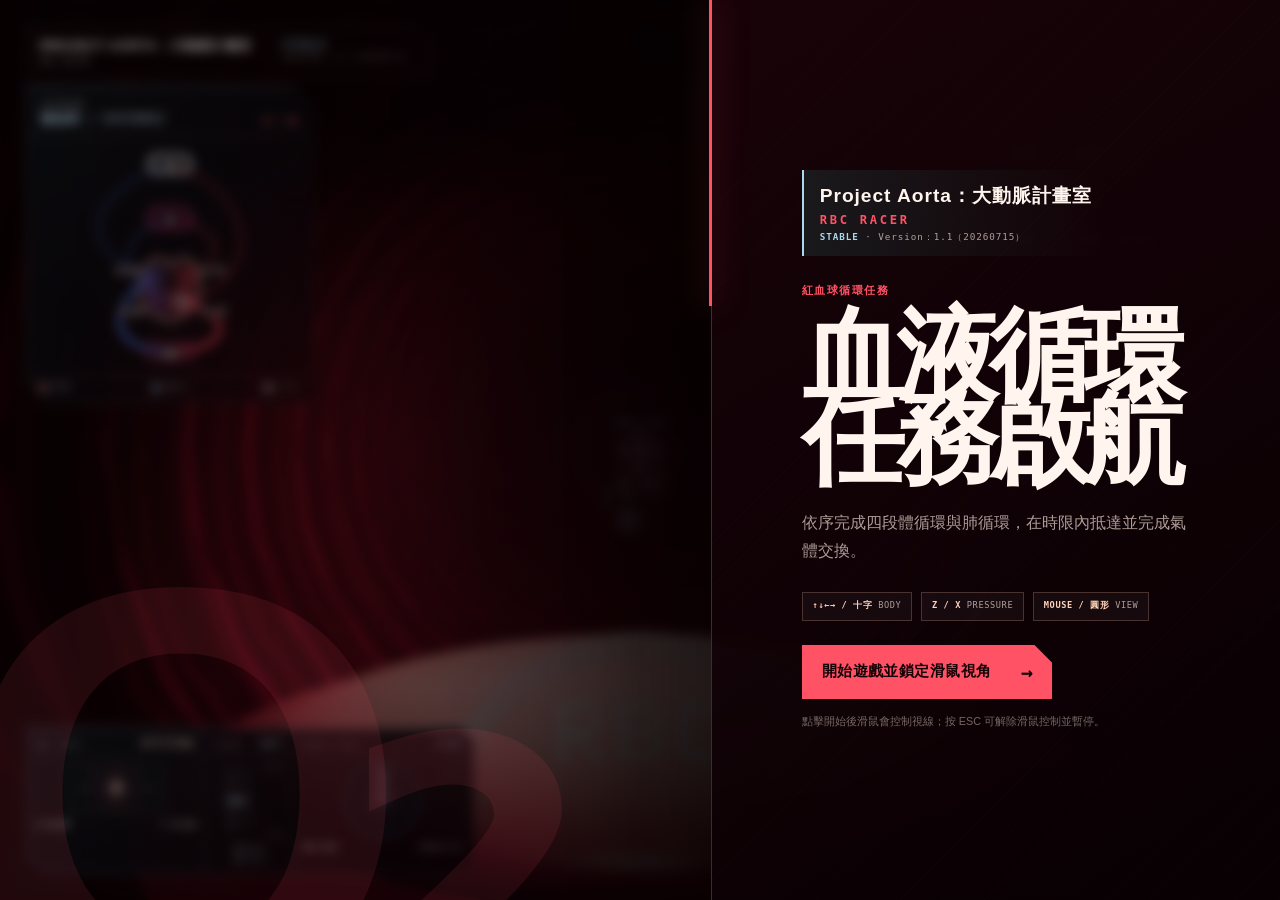
==== rbcrr/index.html @ cac4a578 "feat: add rbcrr launch path" ====
<!doctype html>
<html lang="zh-Hant">
  <head>
    <meta charset="utf-8">
    <meta name="viewport" content="width=device-width, initial-scale=1">
    <link rel="icon" href="data:image/svg+xml,%3Csvg xmlns='http://www.w3.org/2000/svg' viewBox='0 0 1 1'%3E%3C/svg%3E">
    <meta
      name="description"
      content="Project Aorta：大動脈計畫室，RBC RACER 血液循環教育遊戲正式穩定版"
    >
    <title>Project Aorta：大動脈計畫室 | RBC RACER</title>
    <link rel="stylesheet" href="./css/main.css?v=stable-v1.1-20260715-r2">
    <link rel="stylesheet" href="./css/hud.css?v=stable-v1.1-20260715-r2">
    <link rel="stylesheet" href="./css/menu.css?v=stable-v1.1-20260715-r2">
    <link rel="stylesheet" href="./css/cutscene.css?v=stable-v1.1-20260715-r2">
  </head>
  <body>
    <main
      id="game-root"
      class="game-root"
      data-game-state="BOOT"
      data-release-status="STABLE"
      data-release-version="1.1"
      data-release-date="20260715"
      data-intoxicated="false"
      data-malaria-visual-active="false"
    >
      <canvas
        id="game-canvas"
        aria-label="Project Aorta：大動脈計畫室，RBC RACER 第一關體循環的腹部及下肢血管"
        tabindex="0"
      ></canvas>
      <div class="screen-vignette" aria-hidden="true"></div>
      <div class="screen-grain" aria-hidden="true"></div>
      <div class="malaria-steam" aria-hidden="true">
        <i></i><i></i><i></i>
      </div>

      <section id="game-hud" class="game-hud" aria-label="遊戲狀態">
        <header class="hud-brand">
          <span class="hud-brand__identity">
            <strong data-product-name>Project Aorta：大動脈計畫室</strong>
            <small data-product-subtitle>RBC RACER</small>
          </span>
          <span class="hud-brand__release">
            <b data-product-status>STABLE</b>
            <small data-display-version>Version：1.1（20260715）</small>
          </span>
        </header>

        <section class="circulation-card" aria-labelledby="circulation-title">
          <header class="circulation-card__header">
            <div>
              <span>血液循環圖</span>
              <strong id="circulation-title">體循環</strong>
            </div>
            <b id="circulation-route-code">第 1 關</b>
          </header>
          <div id="circulation-map" class="circulation-map"></div>
          <footer class="circulation-card__legend" aria-label="循環圖圖例">
            <span><i data-tone="arterial"></i> 充氧血</span>
            <span><i data-tone="venous"></i> 減氧血</span>
            <span><i data-tone="player"></i> 紅血球</span>
          </footer>
        </section>

        <section class="vital-stack" aria-label="生命徵象">
          <article class="vital-card vital-card--hp">
            <div class="vital-card__heading">
              <span>Cell integrity</span>
              <strong>HP</strong>
            </div>
            <output id="hp-value">100 / 200</output>
            <div id="hp-meter" class="vital-meter" style="--meter-fill: 0.5">
              <span></span>
            </div>
          </article>

          <article class="vital-card vital-card--bp">
            <div class="vital-card__heading">
              <span>Blood pressure</span>
              <strong>BP</strong>
            </div>
            <output id="bp-value">100 mmHg</output>
            <div
              id="bp-meter"
              class="vital-meter vital-meter--bp"
              data-range="SAFE"
              style="--meter-fill: 0.3846"
            >
              <span></span>
            </div>
            <small>SAFE BAND 80–130</small>
          </article>
        </section>

        <section class="mission-strip" aria-label="目前關卡資訊">
          <div class="mission-strip__location">
            <span>Location</span>
            <strong id="location-value">左心室</strong>
          </div>
          <div>
            <span>Level</span>
            <strong id="level-value">1 / 4</strong>
          </div>
          <div>
            <span>Score</span>
            <strong id="score-value">0</strong>
          </div>
          <div>
            <span>Distance</span>
            <strong id="distance-value">0.0 / 3000.0</strong>
          </div>
          <div>
            <span>Velocity</span>
            <strong id="speed-value">10 u/s</strong>
          </div>
        </section>

        <aside
          id="status-panel"
          class="status-panel"
          data-active="false"
          aria-labelledby="status-panel-title"
        >
          <header>
            <span>生理狀態監測</span>
            <strong id="status-panel-title">目前狀態</strong>
          </header>
          <p id="status-empty">目前無異常狀態</p>
          <div id="status-list" class="status-list" data-count="0"></div>
          <section class="status-toolkit" aria-labelledby="toolkit-title">
            <div class="status-toolkit__brand">
              <span>KOSMOS TOOLKIT</span>
              <strong id="toolkit-title">探真拓知酷</strong>
            </div>
            <div class="status-toolkit__controls">
              <div><kbd>↑ ↓ ← →</kbd><span>紅血球橫向閃避</span></div>
              <div><kbd>Z / X</kbd><span>提高／降低血壓</span></div>
              <div><kbd>O / C</kbd><span>氣體交換 QTE</span></div>
              <div><kbd>MOUSE</kbd><span>環視血管，不控制車身</span></div>
              <div><kbd>ESC</kbd><span>解除滑鼠鎖定並暫停</span></div>
            </div>
          </section>
        </aside>

        <aside class="clock-card" data-active="false" aria-label="絕對計時器">
          <span class="clock-card__signal" aria-hidden="true"></span>
          <div>
            <span>任務計時</span>
            <strong id="timer-value">--.- s</strong>
          </div>
          <small id="timer-caption">點擊開始計時</small>
        </aside>

        <section
          id="flight-instruments"
          class="flight-instruments"
          aria-label="紅血球姿態、高度與滑鼠視覺方向儀表"
        >
          <article class="instrument instrument--attitude">
            <header><span>KEY / BODY</span><strong>ATTITUDE</strong></header>
            <div class="attitude-display" aria-hidden="true">
              <i class="attitude-display__axis"></i>
              <b id="attitude-marker" class="attitude-display__marker"></b>
            </div>
            <footer>
              <output id="attitude-x">X +0.00</output>
              <output id="attitude-y">Y +0.00</output>
            </footer>
          </article>

          <article class="instrument instrument--altitude">
            <header><span>VESSEL</span><strong>ALT</strong></header>
            <div class="altitude-tape" aria-hidden="true">
              <span id="altitude-maximum">13.0</span>
              <i><b id="altitude-marker"></b></i>
              <span id="altitude-minimum">0.0</span>
            </div>
            <output id="altitude-value">6.5 u</output>
            <small id="vessel-diameter">DIA 13.0</small>
          </article>

          <article class="instrument instrument--view">
            <header><span>MOUSE / LOOK</span><strong>VIEW</strong></header>
            <div class="view-direction" aria-hidden="true">
              <span>N</span>
              <i id="view-direction-needle"></i>
              <b></b>
            </div>
            <footer>
              <output id="view-heading">HDG 000°</output>
              <output id="view-pitch">PITCH +0°</output>
            </footer>
          </article>
        </section>

        <div id="body-reticle" class="reticle reticle--body" aria-hidden="true">
          <i></i>
          <span>KEY / BODY</span>
        </div>
        <div id="view-reticle" class="reticle reticle--view" aria-hidden="true">
          <i></i>
          <span>MOUSE / VIEW</span>
        </div>

        <section
          id="qte-panel"
          class="qte-panel"
          data-phase="IDLE"
          data-outcome=""
          aria-labelledby="qte-title"
          role="status"
          aria-live="polite"
          hidden
        >
          <header class="qte-panel__header">
            <div>
              <span>Gas exchange protocol</span>
              <strong id="qte-title">氣體交換</strong>
            </div>
            <b id="qte-attempt">第 -- 次</b>
          </header>
          <p id="qte-instruction" class="qte-panel__instruction">
            倒數結束前分別按滿 O 與 C，不必交替。
          </p>
          <div class="qte-panel__actions">
            <article id="qte-oxygen-card" data-complete="false">
              <kbd>O</kbd>
              <div><span>OXYGEN / 氧氣</span><output id="qte-oxygen-count">0 / --</output></div>
            </article>
            <article id="qte-carbon-card" data-complete="false">
              <kbd>C</kbd>
              <div><span>CARBON DIOXIDE / 二氧化碳</span><output id="qte-carbon-count">0 / --</output></div>
            </article>
          </div>
          <div class="qte-panel__deadline">
            <span id="qte-timer">--.-- s</span>
            <i><b id="qte-progress"></b></i>
          </div>
          <div id="qte-result" class="qte-panel__result" hidden>
            <strong id="qte-result-title">交換完成</strong>
            <span id="qte-result-copy">血液已完成氣體交換。</span>
          </div>
        </section>

        <section
          id="central-message"
          class="central-message"
          data-tone="INFO"
          role="status"
          aria-live="polite"
          hidden
        >
          <p id="central-message-kicker">循環導航</p>
          <strong id="central-message-title">循環圖已同步</strong>
          <p id="central-message-copy">循環圖已與紅血球位置同步。</p>
        </section>

        <footer class="control-ribbon" aria-label="操作說明">
          <span><kbd>↑ ↓ ← →</kbd> 局部截面</span>
          <span><kbd>Z</kbd> BP +</span>
          <span><kbd>X</kbd> BP −</span>
          <span><kbd>O / C</kbd> QTE</span>
          <span><kbd>MOUSE</kbd> 只調整視角</span>
          <span><kbd>ESC</kbd> 暫停</span>
        </footer>
      </section>

      <section
        id="cutscene-layer"
        class="cutscene-layer"
        aria-live="polite"
        aria-label="劇情動畫"
        hidden
      ></section>

      <section
        id="game-overlay"
        class="game-overlay"
        data-mode="READY"
        aria-labelledby="overlay-title"
      >
        <div id="overlay-index" class="overlay-index" aria-hidden="true">O₂</div>
        <div class="overlay-panel">
          <div class="overlay-product" aria-label="正式產品資訊">
            <span data-product-name>Project Aorta：大動脈計畫室</span>
            <strong data-product-subtitle>RBC RACER</strong>
            <small><b data-product-status>STABLE</b> · <span data-display-version>Version：1.1（20260715）</span></small>
          </div>
          <p id="overlay-kicker" class="overlay-kicker">
            紅血球循環任務
          </p>
          <h1 id="overlay-title">血液循環任務啟航</h1>
          <p id="overlay-copy" class="overlay-copy">
            四關將依序完成體循環與肺循環；請在時限內抵達，並完成組織或肺部的氣體交換。
          </p>
          <div class="overlay-controls" aria-label="核心操作">
            <span><b>↑↓←→ / 十字</b> BODY</span>
            <span><b>Z / X</b> PRESSURE</span>
            <span><b>MOUSE / 圓形</b> VIEW</span>
          </div>
          <div id="overlay-actions" class="overlay-actions">
            <button id="overlay-action" type="button">
              開始遊戲並鎖定滑鼠視角
            </button>
            <button
              id="overlay-restart-action"
              class="overlay-action-secondary"
              type="button"
              hidden
            >
              從第一關重新開始
            </button>
            <button
              id="overlay-menu-action"
              class="overlay-action-secondary"
              type="button"
              hidden
            >
              回到主選單
            </button>
          </div>
          <p class="overlay-note">
            點擊開始後滑鼠會控制視線；按 ESC 可解除滑鼠控制並暫停。
          </p>
        </div>
      </section>

      <noscript class="noscript-message">
        Project Aorta：大動脈計畫室需要啟用 JavaScript ES Modules。
      </noscript>
    </main>

    <script src="./js/entryGuard.js?v=stable-v1.1-20260715-r2"></script>
    <script type="module" src="./js/main.js?v=stable-v1.1-20260715-r2"></script>
  </body>
</html>
---- rbcrr/css/main.css ----
:root {
  color-scheme: dark;
  --blood-black: #090104;
  --blood-deep: #1b0308;
  --blood-red: #d7243f;
  --blood-hot: #ff5265;
  --plasma: #ffd3bb;
  --oxygen: #a9d9ef;
  --bp-low: #7fb8e4;
  --bp-high: #ff9a4d;
  --vitamin-c: #ffd34e;
  --button-ink: #140105;
  --ink: #fff5ee;
  --ink-soft: rgba(255, 236, 226, 0.66);
  --glass: rgba(16, 2, 7, 0.76);
  --glass-strong: rgba(11, 1, 4, 0.91);
  --line: rgba(255, 190, 174, 0.22);
  --line-hot: rgba(255, 82, 101, 0.62);
  --hud-font: "Bahnschrift SemiCondensed", "Franklin Gothic Medium", "Trebuchet MS", sans-serif;
  --mono-font: "Cascadia Code", "Lucida Console", monospace;
  --panel-cut: 1.15rem;
}

* {
  box-sizing: border-box;
}

html,
body {
  width: 100%;
  min-width: 20rem;
  min-height: 100%;
  margin: 0;
  overflow: hidden;
  background: var(--blood-black);
}

body {
  color: var(--ink);
  font-family: var(--hud-font);
}

button,
output {
  font: inherit;
}

[hidden] {
  display: none !important;
}

.game-root {
  position: fixed;
  inset: 0;
  isolation: isolate;
  overflow: hidden;
  background:
    radial-gradient(circle at 50% 48%, rgba(90, 12, 25, 1) 0, transparent 34%),
    var(--blood-black);
}

#game-canvas {
  position: absolute;
  inset: 0;
  display: block;
  width: 100%;
  height: 100%;
  outline: none;
}

.game-root[data-intoxicated="true"] #game-canvas {
  transform-origin: center;
  animation: intoxication-distortion 1.2s ease-in-out infinite alternate;
  filter: saturate(1.24) contrast(1.08) hue-rotate(-4deg);
  will-change: filter, transform;
}

.screen-vignette,
.screen-grain {
  position: absolute;
  z-index: 2;
  inset: 0;
  pointer-events: none;
}

.screen-vignette {
  background:
    radial-gradient(circle, transparent 42%, rgba(6, 0, 2, 0.55) 87%),
    linear-gradient(180deg, rgba(9, 1, 4, 0.28), transparent 25% 76%, rgba(9, 1, 4, 0.52));
}

.screen-grain {
  opacity: 0.2;
  background-image:
    repeating-linear-gradient(0deg, transparent 0 3px, rgba(255, 255, 255, 0.025) 4px),
    repeating-linear-gradient(90deg, transparent 0 17px, rgba(255, 108, 120, 0.018) 18px);
  mix-blend-mode: screen;
}

.game-root[data-intoxicated="true"] .screen-grain {
  opacity: 0.42;
  animation: intoxication-echo 780ms steps(2, end) infinite;
  background-image:
    radial-gradient(circle at 48% 52%, transparent 0 26%, rgba(74, 210, 255, 0.08) 54%, transparent 72%),
    radial-gradient(circle at 52% 48%, transparent 0 30%, rgba(255, 82, 101, 0.1) 58%, transparent 76%),
    repeating-linear-gradient(0deg, transparent 0 3px, rgba(255, 255, 255, 0.035) 4px);
}

.malaria-steam {
  position: absolute;
  z-index: 8;
  inset: 0;
  overflow: hidden;
  opacity: 0;
  background:
    radial-gradient(ellipse at 18% 28%, rgba(255, 249, 235, 0.34), transparent 34%),
    radial-gradient(ellipse at 78% 64%, rgba(230, 239, 224, 0.3), transparent 38%),
    repeating-radial-gradient(circle at 54% 46%, rgba(255, 255, 255, 0.09) 0 0.4rem, transparent 0.55rem 2.8rem);
  backdrop-filter: blur(var(--malaria-steam-blur, 8px)) saturate(0.62) contrast(0.88);
  transition: opacity 180ms ease-out;
  pointer-events: none;
}

.malaria-steam i {
  position: absolute;
  width: 46vw;
  aspect-ratio: 1.8;
  border-radius: 50%;
  opacity: 0.46;
  background: radial-gradient(ellipse, rgba(255, 255, 247, 0.72), rgba(229, 237, 220, 0.18) 48%, transparent 72%);
  filter: blur(1.8rem);
  animation: malaria-steam-drift var(--malaria-steam-drift, 6s) ease-in-out infinite alternate;
}

.malaria-steam i:nth-child(1) {
  top: 8%;
  left: -12%;
}

.malaria-steam i:nth-child(2) {
  top: 42%;
  right: -10%;
  animation-delay: -2s;
  animation-direction: alternate-reverse;
}

.malaria-steam i:nth-child(3) {
  bottom: -8%;
  left: 22%;
  animation-delay: -4s;
}

.game-root[data-malaria-visual-active="true"] .malaria-steam {
  opacity: var(--malaria-steam-opacity, 0.72);
}

@keyframes intoxication-distortion {
  0% {
    transform: scale(1.012) translateX(-0.22rem) skewX(-0.16deg);
  }

  50% {
    filter: saturate(1.34) contrast(1.04) hue-rotate(5deg);
  }

  100% {
    transform: scale(1.018) translateX(0.28rem) skewX(0.2deg);
  }
}

@keyframes intoxication-echo {
  0% {
    transform: translateX(-0.18rem);
  }

  100% {
    transform: translateX(0.18rem);
  }
}

@keyframes malaria-steam-drift {
  0% {
    transform: translate3d(-8%, 8%, 0) scale(0.86);
  }

  50% {
    transform: translate3d(18%, -12%, 0) scale(1.18);
  }

  100% {
    transform: translate3d(42%, 6%, 0) scale(0.94);
  }
}

.noscript-message {
  position: absolute;
  z-index: 20;
  inset: 2rem;
  display: grid;
  place-items: center;
  padding: 2rem;
  color: var(--ink);
  background: var(--blood-deep);
  text-align: center;
}

@media (max-width: 48rem) {
  :root {
    --panel-cut: 0.75rem;
  }
}

@media (prefers-reduced-motion: reduce) {
  *,
  *::before,
  *::after {
    animation-duration: 0.01ms !important;
    animation-iteration-count: 1 !important;
    scroll-behavior: auto !important;
    transition-duration: 0.01ms !important;
  }
}
---- rbcrr/css/hud.css ----
.game-hud {
  position: absolute;
  z-index: 4;
  inset: 0;
  pointer-events: none;
  animation: hud-enter 720ms cubic-bezier(0.2, 0.8, 0.2, 1) both;
}

.hud-brand,
.circulation-card,
.vital-stack,
.mission-strip,
.status-panel,
.clock-card,
.system-card,
.flight-instruments,
.qte-panel,
.central-message,
.control-ribbon {
  position: absolute;
}

.hud-brand {
  top: clamp(1rem, 2vw, 2rem);
  left: clamp(1rem, 2vw, 2rem);
  display: flex;
  align-items: center;
  gap: 1rem;
  min-height: 3.2rem;
  padding: 0.45rem 1.15rem 0.45rem 0.8rem;
  border: 1px solid var(--line);
  background: linear-gradient(90deg, var(--glass-strong), rgba(16, 2, 7, 0.38));
  clip-path: polygon(0 0, calc(100% - 0.7rem) 0, 100% 0.7rem, 100% 100%, 0 100%);
  font-family: var(--mono-font);
  font-size: 0.68rem;
  letter-spacing: 0.1em;
  text-transform: uppercase;
  backdrop-filter: blur(0.7rem);
}

.hud-brand__identity,
.hud-brand__release {
  display: grid;
  gap: 0.14rem;
}

.hud-brand__identity strong {
  color: var(--ink);
  font-family: "Microsoft JhengHei", "PingFang TC", sans-serif;
  font-size: 0.82rem;
  letter-spacing: 0.04em;
}

.hud-brand__identity small,
.hud-brand__release small {
  color: var(--ink-soft);
  font-size: 0.5rem;
  letter-spacing: 0.12em;
}

.hud-brand__release {
  padding-left: 0.85rem;
  border-left: 1px solid var(--line);
}

.hud-brand__release b {
  color: var(--oxygen);
  font-size: 0.62rem;
  letter-spacing: 0.16em;
  text-shadow: 0 0 0.8rem rgba(69, 224, 208, 0.52);
}

.circulation-card {
  top: 5.35rem;
  left: clamp(1rem, 2vw, 2rem);
  width: clamp(18rem, 20vw, 22rem);
  overflow: hidden;
  border: 1px solid var(--line);
  border-top-color: rgba(169, 217, 239, 0.62);
  background:
    linear-gradient(rgba(169, 217, 239, 0.028) 1px, transparent 1px),
    linear-gradient(90deg, rgba(169, 217, 239, 0.028) 1px, transparent 1px),
    linear-gradient(145deg, rgba(8, 18, 25, 0.88), rgba(11, 1, 4, 0.82));
  background-size: 1.3rem 1.3rem, 1.3rem 1.3rem, auto;
  clip-path: polygon(0 0, calc(100% - var(--panel-cut)) 0, 100% var(--panel-cut), 100% 100%, var(--panel-cut) 100%, 0 calc(100% - var(--panel-cut)));
  box-shadow: 0 1.2rem 4rem rgba(0, 0, 0, 0.24);
}

.circulation-card__header {
  display: flex;
  align-items: end;
  justify-content: space-between;
  gap: 1rem;
  padding: 0.75rem 0.9rem 0.55rem;
  border-bottom: 1px solid var(--line);
}

.circulation-card__header span,
.circulation-card__header b,
.circulation-card__legend span,
.status-panel header span,
.status-panel header strong,
.status-panel > p,
.status-item {
  font-family: var(--mono-font);
  letter-spacing: 0.1em;
  text-transform: uppercase;
}

.circulation-card__header span {
  display: block;
  margin-bottom: 0.16rem;
  color: var(--ink-soft);
  font-size: 0.5rem;
}

.circulation-card__header strong {
  display: block;
  color: var(--oxygen);
  font-family: var(--mono-font);
  font-size: 0.72rem;
  letter-spacing: 0.08em;
}

.circulation-card__header b {
  color: var(--blood-hot);
  font-size: 0.52rem;
}

.circulation-map {
  position: relative;
  width: 100%;
  aspect-ratio: 6 / 5;
}

.circulation-map::before,
.circulation-map::after {
  position: absolute;
  z-index: -1;
  border: 1px solid rgba(169, 217, 239, 0.07);
  border-radius: 50%;
  content: "";
  pointer-events: none;
}

.circulation-map::before {
  inset: 18% 24%;
}

.circulation-map::after {
  inset: 30% 36%;
}

.circulation-map__svg {
  display: block;
  width: 100%;
  height: 100%;
  overflow: visible;
}

.circulation-heart {
  pointer-events: none;
}

.circulation-heart__outline {
  stroke-linecap: round;
  stroke-linejoin: round;
}

.circulation-vessel {
  opacity: 0.38;
  stroke-linecap: round;
  stroke-linejoin: round;
  transition: opacity 180ms ease, filter 180ms ease;
}

.circulation-vessel[data-active-route="true"] {
  opacity: 0.94;
}

.circulation-route-path {
  pointer-events: none;
}

.circulation-node text {
  fill: var(--ink);
  stroke: rgba(9, 1, 4, 0.9);
  stroke-width: 3px;
  paint-order: stroke fill;
  dominant-baseline: middle;
  font-family: var(--mono-font);
  font-weight: 800;
  letter-spacing: 0.04em;
}

.minimap-player-marker {
  stroke: rgba(255, 255, 255, 0.32);
}

.minimap-player-marker__halo {
  opacity: 0.32;
  transform-box: fill-box;
  transform-origin: center;
  animation: minimap-player-pulse var(--minimap-pulse-duration) ease-out infinite;
}

.minimap-player-marker__core {
  stroke: var(--blood-black);
  stroke-width: 1.5px;
}

.circulation-card__legend {
  display: flex;
  justify-content: space-between;
  gap: 0.45rem;
  padding: 0.45rem 0.85rem 0.62rem;
  border-top: 1px solid var(--line);
}

.circulation-card__legend span {
  display: inline-flex;
  align-items: center;
  gap: 0.28rem;
  color: var(--ink-soft);
  font-size: 0.42rem;
}

.circulation-card__legend i {
  width: 0.38rem;
  aspect-ratio: 1;
  border-radius: 50%;
  background: var(--blood-hot);
  box-shadow: 0 0 0.5rem currentColor;
}

.circulation-card__legend i[data-tone="venous"] {
  color: var(--bp-low);
  background: var(--bp-low);
}

.circulation-card__legend i[data-tone="player"] {
  color: var(--ink);
  background: var(--ink);
}

.vital-stack {
  top: 7rem;
  right: clamp(1rem, 2vw, 2rem);
  display: grid;
  gap: 0.6rem;
  width: clamp(16.5rem, 18vw, 18.5rem);
}

.vital-card {
  --meter-color: var(--blood-hot);
  position: relative;
  padding: 0.7rem 0.85rem 0.68rem;
  border-left: 0.18rem solid var(--meter-color);
  background: linear-gradient(100deg, var(--glass-strong), rgba(24, 3, 9, 0.45));
  clip-path: polygon(0 0, calc(100% - var(--panel-cut)) 0, 100% var(--panel-cut), 100% 100%, 0 100%);
  backdrop-filter: blur(0.65rem);
}

.vital-card--bp {
  --meter-color: var(--oxygen);
}

.vital-card__heading {
  display: flex;
  align-items: baseline;
  justify-content: space-between;
  gap: 1rem;
  margin-bottom: 0.25rem;
  color: var(--ink-soft);
  font-family: var(--mono-font);
  font-size: 0.62rem;
  letter-spacing: 0.11em;
  text-transform: uppercase;
}

.vital-card__heading strong {
  color: var(--meter-color);
  font-size: 0.8rem;
}

.vital-card output {
  display: block;
  margin-bottom: 0.48rem;
  font-family: var(--mono-font);
  font-size: clamp(1.05rem, 1.5vw, 1.4rem);
  font-weight: 800;
  letter-spacing: -0.04em;
}

.vital-meter {
  position: relative;
  height: 0.26rem;
  overflow: hidden;
  background: rgba(255, 255, 255, 0.12);
}

.vital-meter span {
  position: absolute;
  inset: 0;
  width: calc(var(--meter-fill) * 100%);
  background: var(--meter-color);
  box-shadow: 0 0 1rem var(--meter-color);
  transition: width 120ms linear;
}

.vital-meter--bp::after {
  position: absolute;
  inset-block: 0;
  left: 23.08%;
  width: 38.46%;
  border-inline: 1px solid rgba(255, 255, 255, 0.7);
  background: rgba(169, 217, 239, 0.2);
  content: "";
}

.vital-meter--bp[data-range="LOW"] {
  --meter-color: var(--bp-low);
}

.vital-meter--bp[data-range="HIGH"] {
  --meter-color: var(--bp-high);
}

.vital-card small {
  display: block;
  margin-top: 0.45rem;
  color: var(--ink-soft);
  font-family: var(--mono-font);
  font-size: 0.52rem;
  letter-spacing: 0.08em;
}

.mission-strip {
  top: 19rem;
  right: clamp(1rem, 2vw, 2rem);
  display: grid;
  grid-template-columns: repeat(2, minmax(0, 1fr));
  width: clamp(16.5rem, 18vw, 18.5rem);
  border-top: 1px solid var(--line-hot);
  border-left: 1px solid var(--line);
  background: linear-gradient(120deg, var(--glass-strong), rgba(9, 1, 4, 0.48));
  backdrop-filter: blur(0.55rem);
}

.mission-strip div {
  min-width: 0;
  padding: 0.55rem 0.7rem;
  border-right: 1px solid var(--line);
  border-bottom: 1px solid var(--line);
}

.mission-strip__location {
  grid-column: 1 / -1;
}

.mission-strip span,
.clock-card span,
.clock-card small,
.system-card span {
  display: block;
  color: var(--ink-soft);
  font-family: var(--mono-font);
  font-size: 0.52rem;
  letter-spacing: 0.11em;
  text-transform: uppercase;
}

.mission-strip strong {
  display: block;
  overflow: hidden;
  margin-top: 0.22rem;
  font-family: var(--mono-font);
  font-size: 0.74rem;
  text-overflow: ellipsis;
  white-space: nowrap;
}

.status-panel {
  top: 28.5rem;
  right: clamp(1rem, 2vw, 2rem);
  width: clamp(16.5rem, 18vw, 18.5rem);
  min-height: 5rem;
  padding: 0.7rem 0.8rem 0.75rem;
  border: 1px solid var(--line);
  border-left: 0.16rem solid rgba(169, 217, 239, 0.48);
  background: linear-gradient(120deg, rgba(8, 18, 25, 0.86), rgba(11, 1, 4, 0.72));
  clip-path: polygon(0 0, calc(100% - 0.8rem) 0, 100% 0.8rem, 100% 100%, 0 100%);
}

.status-panel[data-active="true"] {
  border-left-color: var(--bp-high);
}

.status-panel[data-active="true"] .status-toolkit {
  margin-top: 0.42rem;
  padding-top: 0.42rem;
}

.status-panel[data-active="true"] .status-toolkit__brand {
  margin-bottom: 0.34rem;
}

.status-panel[data-active="true"] .status-toolkit__controls {
  gap: 0.16rem;
}

.status-panel[data-active="true"] .status-toolkit__controls div {
  min-height: 1.25rem;
  padding-block: 0.12rem;
}

.status-panel[data-active="true"] .status-toolkit__controls kbd,
.status-panel[data-active="true"] .status-toolkit__controls span {
  font-size: 0.62rem;
}

.status-panel header {
  display: flex;
  align-items: baseline;
  justify-content: space-between;
  gap: 1rem;
  padding-bottom: 0.45rem;
  border-bottom: 1px solid var(--line);
}

.status-panel header span,
.status-panel header strong {
  color: var(--ink-soft);
  font-size: 0.5rem;
}

.status-panel header strong {
  color: var(--oxygen);
}

.status-panel > p {
  margin: 0.62rem 0 0;
  color: rgba(169, 217, 239, 0.46);
  font-size: 0.48rem;
}

.status-list {
  display: grid;
  gap: 0.35rem;
  margin-top: 0.48rem;
}

.status-toolkit {
  margin-top: 0.7rem;
  padding-top: 0.68rem;
  border-top: 1px solid rgba(169, 217, 239, 0.22);
}

.status-toolkit__brand {
  display: grid;
  grid-template-columns: 1fr auto;
  align-items: end;
  gap: 0.7rem;
  margin-bottom: 0.55rem;
}

.status-toolkit__brand span,
.status-toolkit__brand strong {
  font-family: var(--mono-font);
  letter-spacing: 0.08em;
}

.status-toolkit__brand span {
  color: var(--oxygen);
  font-size: 0.72rem;
  font-weight: 900;
}

.status-toolkit__brand strong {
  color: var(--plasma);
  font-size: 0.86rem;
  font-weight: 900;
}

.status-toolkit__controls {
  display: grid;
  gap: 0.3rem;
}

.status-toolkit__controls div {
  display: grid;
  grid-template-columns: 5.35rem 1fr;
  align-items: center;
  gap: 0.5rem;
  min-height: 1.7rem;
  padding: 0.28rem 0.4rem;
  border-left: 0.12rem solid rgba(169, 217, 239, 0.52);
  background: rgba(169, 217, 239, 0.045);
}

.status-toolkit__controls kbd {
  color: var(--ink);
  font-family: var(--mono-font);
  font-size: 0.7rem;
  font-weight: 900;
  letter-spacing: 0.04em;
}

.status-toolkit__controls span {
  color: rgba(255, 236, 226, 0.82);
  font-family: "Microsoft JhengHei", "PingFang TC", sans-serif;
  font-size: 0.7rem;
  font-weight: 700;
  line-height: 1.25;
}

.status-item {
  display: flex;
  align-items: baseline;
  justify-content: space-between;
  gap: 0.75rem;
  padding: 0.42rem 0.5rem;
  border-left: 0.12rem solid var(--bp-high);
  color: var(--ink-soft);
  background: rgba(255, 154, 77, 0.08);
  font-size: 0.52rem;
}

.status-item strong {
  color: var(--bp-high);
  white-space: nowrap;
}

.status-item[data-tone="DANGER"] {
  border-color: var(--bp-high);
  background: rgba(255, 82, 101, 0.14);
}

.status-item[data-tone="DANGER"] strong {
  color: var(--plasma);
}

.status-item[data-tone="INFO"] {
  border-color: var(--oxygen);
  background: rgba(74, 210, 255, 0.08);
}

.status-item[data-tone="INFO"] strong {
  color: var(--oxygen);
}

.clock-card {
  top: clamp(1rem, 2vw, 2rem);
  right: clamp(1rem, 2vw, 2rem);
  display: grid;
  grid-template-columns: auto 1fr;
  gap: 0.7rem 0.8rem;
  min-width: 13rem;
  padding: 0.75rem 1rem;
  border-top: 1px solid var(--oxygen);
  background: linear-gradient(120deg, rgba(8, 18, 25, 0.88), rgba(11, 1, 4, 0.66));
  clip-path: polygon(var(--panel-cut) 0, 100% 0, 100% 100%, 0 100%, 0 var(--panel-cut));
  backdrop-filter: blur(0.65rem);
}

.clock-card__signal {
  align-self: center;
  width: 0.52rem;
  aspect-ratio: 1;
  border-radius: 50%;
  background: var(--oxygen);
  opacity: 0.28;
  transition: opacity 180ms ease, box-shadow 180ms ease;
}

.clock-card[data-active="true"] .clock-card__signal {
  opacity: 1;
  box-shadow: 0 0 1rem var(--oxygen);
  animation: clock-pulse 1.4s ease-in-out infinite;
}

.clock-card strong {
  display: block;
  margin-top: 0.1rem;
  color: var(--oxygen);
  font-family: var(--mono-font);
  font-size: 1.2rem;
}

.clock-card small {
  grid-column: 2;
  color: rgba(169, 217, 239, 0.62);
  font-size: 0.46rem;
}

.system-card {
  top: clamp(1.85rem, 2.4vw, 2.5rem);
  right: clamp(15rem, 16vw, 19rem);
  display: flex;
  justify-items: end;
  gap: 0.7rem;
}

.system-card strong {
  color: var(--ink);
}

.flight-instruments {
  z-index: 5;
  bottom: clamp(1rem, 2vw, 2rem);
  left: clamp(1rem, 2vw, 2rem);
  display: grid;
  grid-template-columns: minmax(8rem, 1fr) 5.4rem minmax(8rem, 1fr);
  width: clamp(23rem, 35vw, 30rem);
  border: 1px solid rgba(169, 217, 239, 0.28);
  border-top-color: rgba(169, 217, 239, 0.58);
  background:
    linear-gradient(rgba(169, 217, 239, 0.035) 1px, transparent 1px),
    linear-gradient(90deg, rgba(169, 217, 239, 0.035) 1px, transparent 1px),
    linear-gradient(145deg, rgba(8, 18, 25, 0.9), rgba(11, 1, 4, 0.82));
  background-size: 1rem 1rem, 1rem 1rem, auto;
  box-shadow: 0 1.2rem 3rem rgba(0, 0, 0, 0.28);
  clip-path: polygon(0 0, calc(100% - 0.8rem) 0, 100% 0.8rem, 100% 100%, 0.8rem 100%, 0 calc(100% - 0.8rem));
  backdrop-filter: blur(0.65rem);
}

.instrument {
  --instrument-tone: var(--plasma);
  min-width: 0;
  padding: 0.55rem 0.62rem 0.6rem;
  border-right: 1px solid rgba(169, 217, 239, 0.18);
}

.instrument:last-child {
  border-right: 0;
}

.instrument--altitude,
.instrument--view {
  --instrument-tone: var(--oxygen);
}

.instrument header {
  display: flex;
  align-items: baseline;
  justify-content: space-between;
  gap: 0.4rem;
  padding-bottom: 0.38rem;
  border-bottom: 1px solid rgba(169, 217, 239, 0.16);
  font-family: var(--mono-font);
  text-transform: uppercase;
}

.instrument header span {
  overflow: hidden;
  color: var(--ink-soft);
  font-size: 0.42rem;
  letter-spacing: 0.06em;
  text-overflow: ellipsis;
  white-space: nowrap;
}

.instrument header strong {
  color: var(--instrument-tone);
  font-size: 0.62rem;
  letter-spacing: 0.09em;
}

.instrument footer {
  display: flex;
  justify-content: space-between;
  gap: 0.45rem;
}

.instrument output,
.instrument small {
  color: var(--ink);
  font-family: var(--mono-font);
  font-size: 0.48rem;
  font-weight: 800;
  letter-spacing: 0.02em;
}

.attitude-display {
  position: relative;
  width: min(6.1rem, 100%);
  aspect-ratio: 2 / 1;
  overflow: hidden;
  margin: 0.48rem auto;
  border: 1px solid rgba(255, 154, 77, 0.3);
  background:
    linear-gradient(transparent 49%, rgba(255, 154, 77, 0.22) 50%, transparent 51%),
    linear-gradient(90deg, transparent 49%, rgba(255, 154, 77, 0.16) 50%, transparent 51%),
    radial-gradient(circle at center, rgba(255, 82, 101, 0.13), rgba(8, 18, 25, 0.72) 68%);
}

.attitude-display::before,
.attitude-display::after,
.attitude-display__axis::before,
.attitude-display__axis::after {
  position: absolute;
  background: rgba(255, 211, 187, 0.48);
  content: "";
}

.attitude-display::before,
.attitude-display::after {
  top: 50%;
  width: 18%;
  height: 1px;
}

.attitude-display::before {
  left: 8%;
}

.attitude-display::after {
  right: 8%;
}

.attitude-display__axis::before,
.attitude-display__axis::after {
  top: 14%;
  width: 1px;
  height: 13%;
}

.attitude-display__axis::before {
  left: 25%;
}

.attitude-display__axis::after {
  right: 25%;
}

.attitude-display__marker {
  position: absolute;
  top: 50%;
  left: 50%;
  width: 0.82rem;
  height: 0.82rem;
  translate: -50% -50%;
  filter: drop-shadow(0 0 0.35rem var(--plasma));
}

.attitude-display__marker::before,
.attitude-display__marker::after {
  position: absolute;
  top: 50%;
  left: 50%;
  background: var(--plasma);
  content: "";
  translate: -50% -50%;
}

.attitude-display__marker::before {
  width: 100%;
  height: 2px;
}

.attitude-display__marker::after {
  width: 2px;
  height: 100%;
}

.altitude-tape {
  position: relative;
  height: 4.8rem;
  margin: 0.42rem 0 0.22rem;
  color: var(--ink-soft);
  font-family: var(--mono-font);
  font-size: 0.42rem;
}

.altitude-tape > span {
  position: absolute;
  right: 0;
}

.altitude-tape > span:first-child {
  top: 0;
}

.altitude-tape > span:last-child {
  bottom: 0;
}

.altitude-tape > i {
  position: absolute;
  top: 0.55rem;
  bottom: 0.55rem;
  left: 0.8rem;
  width: 1.45rem;
  border-left: 1px solid rgba(169, 217, 239, 0.62);
  background: repeating-linear-gradient(to bottom, rgba(169, 217, 239, 0.38) 0 1px, transparent 1px 0.56rem);
}

.altitude-tape > i > b {
  position: absolute;
  top: 50%;
  left: -0.22rem;
  width: 1.2rem;
  height: 2px;
  translate: 0 -50%;
  background: var(--oxygen);
  box-shadow: 0 0 0.55rem var(--oxygen);
}

.instrument--altitude > output,
.instrument--altitude > small {
  display: block;
  color: var(--oxygen);
  text-align: center;
}

.instrument--altitude > output {
  font-size: 0.58rem;
}

.instrument--altitude > small {
  margin-top: 0.12rem;
  color: var(--ink-soft);
  font-size: 0.4rem;
}

.view-direction {
  position: relative;
  width: 4.8rem;
  aspect-ratio: 1;
  margin: 0.36rem auto 0.26rem;
  border: 1px solid rgba(74, 210, 255, 0.46);
  border-radius: 50%;
  background:
    linear-gradient(90deg, transparent 49%, rgba(74, 210, 255, 0.12) 50%, transparent 51%),
    linear-gradient(transparent 49%, rgba(74, 210, 255, 0.12) 50%, transparent 51%),
    radial-gradient(circle, rgba(74, 210, 255, 0.1), rgba(8, 18, 25, 0.6) 66%);
  box-shadow: inset 0 0 1.2rem rgba(74, 210, 255, 0.08);
}

.view-direction > span {
  position: absolute;
  z-index: 2;
  top: 0.12rem;
  left: 50%;
  color: var(--oxygen);
  font-family: var(--mono-font);
  font-size: 0.42rem;
  font-weight: 900;
  translate: -50% 0;
}

.view-direction > i {
  position: absolute;
  z-index: 1;
  top: 11%;
  left: calc(50% - 1px);
  width: 2px;
  height: 39%;
  background: linear-gradient(var(--oxygen), rgba(74, 210, 255, 0.18));
  box-shadow: 0 0 0.45rem var(--oxygen);
  transform-origin: 50% 100%;
}

.view-direction > b {
  position: absolute;
  top: 50%;
  left: 50%;
  width: 0.28rem;
  aspect-ratio: 1;
  translate: -50% -50%;
  border-radius: 50%;
  background: var(--oxygen);
  box-shadow: 0 0 0.45rem var(--oxygen);
}

.reticle {
  position: absolute;
  z-index: 5;
  top: 50%;
  left: 50%;
  width: 3rem;
  aspect-ratio: 1;
  translate: -50% -50%;
  transition: top 70ms linear, left 70ms linear, opacity 160ms ease;
}

.reticle span {
  position: absolute;
  left: 50%;
  color: currentColor;
  background: rgba(8, 18, 25, 0.78);
  font-family: var(--mono-font);
  font-size: 0.4rem;
  font-weight: 900;
  letter-spacing: 0.06em;
  line-height: 1;
  padding: 0.18rem 0.24rem;
  translate: -50% 0;
  white-space: nowrap;
}

.reticle--body {
  color: var(--plasma);
  filter: drop-shadow(0 0 0.45rem rgba(255, 82, 101, 0.7));
}

.reticle--body::before,
.reticle--body::after {
  position: absolute;
  top: 50%;
  left: 50%;
  background: currentColor;
  content: "";
  translate: -50% -50%;
}

.reticle--body::before {
  width: 100%;
  height: 1px;
}

.reticle--body::after {
  width: 1px;
  height: 100%;
}

.reticle--body i {
  position: absolute;
  top: 50%;
  left: 50%;
  width: 0.34rem;
  aspect-ratio: 1;
  translate: -50% -50%;
  border: 1px solid currentColor;
  background: rgba(255, 82, 101, 0.12);
}

.reticle--body span {
  top: calc(100% + 0.2rem);
}

.reticle--view {
  width: 2.25rem;
  color: var(--oxygen);
  border: 1px solid currentColor;
  border-radius: 50%;
  box-shadow: inset 0 0 0.8rem rgba(74, 210, 255, 0.14), 0 0 0.5rem rgba(74, 210, 255, 0.28);
}

.reticle--view i {
  position: absolute;
  top: 50%;
  left: 50%;
  width: 0.22rem;
  aspect-ratio: 1;
  translate: -50% -50%;
  border-radius: 50%;
  background: currentColor;
  box-shadow: 0 0 0.5rem currentColor;
}

.reticle--view span {
  bottom: calc(100% + 0.3rem);
}

.game-hud[data-state="QTE"] .reticle {
  opacity: 0;
}

.qte-panel {
  --qte-tone: var(--oxygen);
  z-index: 7;
  top: 50%;
  left: 50%;
  width: min(39rem, calc(100vw - 38rem));
  min-width: 31rem;
  padding: 1rem 1.05rem 1.05rem;
  border: 1px solid rgba(169, 217, 239, 0.34);
  border-top: 0.2rem solid var(--qte-tone);
  background:
    linear-gradient(rgba(169, 217, 239, 0.035) 1px, transparent 1px),
    linear-gradient(90deg, rgba(169, 217, 239, 0.035) 1px, transparent 1px),
    linear-gradient(145deg, rgba(8, 18, 25, 0.96), rgba(17, 2, 6, 0.94));
  background-size: 1.1rem 1.1rem, 1.1rem 1.1rem, auto;
  box-shadow: 0 1.4rem 5rem rgba(0, 0, 0, 0.5), 0 0 2.5rem rgba(74, 210, 255, 0.12);
  clip-path: polygon(0 0, calc(100% - 1.25rem) 0, 100% 1.25rem, 100% 100%, 1.25rem 100%, 0 calc(100% - 1.25rem));
  translate: -50% -50%;
  backdrop-filter: blur(0.8rem);
  animation: qte-enter 220ms ease-out both;
}

.qte-panel[data-phase="RESULT"][data-outcome="SUCCESS"] {
  --qte-tone: #68efbd;
}

.qte-panel[data-phase="RESULT"][data-outcome="FAILURE"] {
  --qte-tone: var(--bp-high);
}

.qte-panel__header {
  display: flex;
  align-items: end;
  justify-content: space-between;
  gap: 1rem;
  padding-bottom: 0.7rem;
  border-bottom: 1px solid rgba(169, 217, 239, 0.2);
}

.qte-panel__header span,
.qte-panel__header strong,
.qte-panel__header b {
  display: block;
  font-family: var(--mono-font);
  letter-spacing: 0.1em;
  text-transform: uppercase;
}

.qte-panel__header span {
  margin-bottom: 0.18rem;
  color: var(--ink-soft);
  font-size: 0.52rem;
}

.qte-panel__header strong {
  color: var(--qte-tone);
  font-size: 1.35rem;
}

.qte-panel__header b {
  color: var(--ink);
  font-size: 0.62rem;
}

.qte-panel__instruction {
  margin: 0.7rem 0;
  color: rgba(255, 245, 238, 0.9);
  font-family: "Microsoft JhengHei", "PingFang TC", sans-serif;
  font-size: 0.82rem;
  font-weight: 800;
  text-align: center;
}

.qte-panel__actions {
  display: grid;
  grid-template-columns: repeat(2, minmax(0, 1fr));
  gap: 0.65rem;
}

.qte-panel__actions article {
  display: grid;
  grid-template-columns: auto 1fr;
  align-items: center;
  gap: 0.75rem;
  padding: 0.72rem;
  border: 1px solid rgba(169, 217, 239, 0.22);
  background: rgba(169, 217, 239, 0.055);
}

.qte-panel__actions article[data-complete="true"] {
  border-color: #68efbd;
  background: rgba(104, 239, 189, 0.1);
}

.qte-panel__actions kbd {
  display: grid;
  place-items: center;
  width: 3.25rem;
  aspect-ratio: 1;
  border: 1px solid var(--qte-tone);
  color: var(--ink);
  background: rgba(255, 255, 255, 0.06);
  box-shadow: inset 0 -0.3rem rgba(0, 0, 0, 0.2), 0 0 1.2rem rgba(169, 217, 239, 0.12);
  font-family: var(--mono-font);
  font-size: 1.65rem;
  font-weight: 900;
}

.qte-panel__actions span,
.qte-panel__actions output {
  display: block;
  font-family: var(--mono-font);
}

.qte-panel__actions span {
  color: var(--ink-soft);
  font-size: 0.48rem;
  letter-spacing: 0.06em;
}

.qte-panel__actions output {
  margin-top: 0.22rem;
  color: var(--ink);
  font-size: 1.05rem;
  font-weight: 900;
}

.qte-panel__deadline {
  display: grid;
  grid-template-columns: 4.3rem 1fr;
  align-items: center;
  gap: 0.7rem;
  margin-top: 0.72rem;
}

.qte-panel__deadline > span {
  color: var(--qte-tone);
  font-family: var(--mono-font);
  font-size: 0.75rem;
  font-weight: 900;
}

.qte-panel__deadline > i {
  display: block;
  height: 0.28rem;
  overflow: hidden;
  background: rgba(255, 255, 255, 0.12);
}

.qte-panel__deadline b {
  display: block;
  width: 100%;
  height: 100%;
  background: var(--qte-tone);
  box-shadow: 0 0 1rem var(--qte-tone);
  transition: width 60ms linear;
}

.qte-panel__result {
  margin-top: 0.72rem;
  padding: 0.65rem 0.75rem;
  border-left: 0.18rem solid var(--qte-tone);
  background: rgba(255, 255, 255, 0.045);
}

.qte-panel__result strong,
.qte-panel__result span {
  display: block;
}

.qte-panel__result strong {
  color: var(--qte-tone);
  font-size: 0.92rem;
}

.qte-panel__result span {
  margin-top: 0.22rem;
  color: var(--ink-soft);
  font-family: "Microsoft JhengHei", "PingFang TC", sans-serif;
  font-size: 0.7rem;
}

.central-message {
  z-index: 6;
  top: calc(50% + 4.2rem);
  left: 50%;
  width: min(28rem, calc(100vw - 4rem));
  padding: 0.72rem 1rem 0.8rem 1.15rem;
  border-top: 1px solid var(--oxygen);
  border-left: 0.18rem solid var(--oxygen);
  background: linear-gradient(100deg, rgba(8, 18, 25, 0.9), rgba(11, 1, 4, 0.68));
  clip-path: polygon(0 0, calc(100% - 0.85rem) 0, 100% 0.85rem, 100% 100%, 0 100%);
  translate: -50% -50%;
  text-align: left;
  backdrop-filter: blur(0.65rem);
  animation: central-message-enter 260ms ease-out both;
}

.central-message[data-tone="CAUTION"] {
  border-color: var(--bp-high);
}

.central-message[data-tone="DANGER"] {
  border-color: var(--plasma);
  box-shadow: 0 0 1.5rem rgba(255, 82, 101, 0.16);
}

.central-message p,
.central-message strong {
  display: block;
  margin: 0;
  font-family: var(--mono-font);
}

.central-message p:first-child {
  margin-bottom: 0.22rem;
  color: var(--oxygen);
  font-size: 0.5rem;
  font-weight: 800;
  letter-spacing: 0.14em;
  text-transform: uppercase;
}

.central-message strong {
  font-size: 0.82rem;
  letter-spacing: 0.08em;
}

.central-message p:last-child {
  margin-top: 0.3rem;
  color: var(--ink-soft);
  font-family: "Microsoft JhengHei", "PingFang TC", sans-serif;
  font-size: 0.72rem;
}

.control-ribbon {
  right: clamp(1rem, 2vw, 2rem);
  bottom: clamp(1rem, 2vw, 2rem);
  display: flex;
  flex-wrap: wrap;
  justify-content: flex-end;
  gap: 0.45rem 0.85rem;
  max-width: calc(100vw - 4rem);
  color: var(--ink-soft);
  font-family: var(--mono-font);
  font-size: 0.56rem;
  letter-spacing: 0.04em;
  text-transform: uppercase;
}

.control-ribbon kbd {
  color: var(--ink);
  font-family: inherit;
  font-weight: 900;
}

@keyframes hud-enter {
  from {
    opacity: 0;
    transform: scale(1.015);
  }

  to {
    opacity: 1;
    transform: scale(1);
  }
}

@keyframes clock-pulse {
  50% {
    opacity: 0.35;
    transform: scale(0.72);
  }
}

@keyframes minimap-player-pulse {
  from {
    opacity: 0.48;
    transform: scale(0.55);
  }

  to {
    opacity: 0;
    transform: scale(1.55);
  }
}

@keyframes central-message-enter {
  from {
    opacity: 0;
    transform: translateY(0.8rem);
  }

  to {
    opacity: 1;
    transform: translateY(0);
  }
}

@keyframes qte-enter {
  from {
    opacity: 0;
    transform: scale(0.94) translateY(0.8rem);
  }

  to {
    opacity: 1;
    transform: scale(1) translateY(0);
  }
}

@media (max-height: 48rem) and (min-width: 64rem) {
  .circulation-card {
    top: 4.8rem;
    width: 18rem;
  }

  .circulation-card__header {
    padding-block: 0.55rem 0.42rem;
  }

  .circulation-card__legend {
    padding-block: 0.35rem 0.45rem;
  }

  .vital-stack {
    top: 7rem;
    gap: 0.42rem;
  }

  .vital-card {
    padding-block: 0.52rem;
  }

  .vital-card output {
    margin-bottom: 0.35rem;
  }

  .vital-card small {
    margin-top: 0.3rem;
  }

  .mission-strip {
    top: 17.5rem;
  }

  .mission-strip div {
    padding-block: 0.44rem;
  }

  .status-panel {
    top: 26.25rem;
  }

  .status-toolkit__controls {
    gap: 0.22rem;
  }

  .status-toolkit__controls div {
    min-height: 1.45rem;
    padding-block: 0.2rem;
  }

  .flight-instruments {
    width: 24rem;
  }

  .attitude-display {
    width: 5.2rem;
  }

  .view-direction {
    width: 4.2rem;
  }
}

@media (max-width: 48rem) {
  .hud-brand__identity strong,
  .hud-brand__release {
    display: none;
  }

  .hud-brand {
    padding-right: 0.8rem;
  }

  .vital-stack {
    top: 4.6rem;
    right: 0.75rem;
    left: auto;
    width: min(11.5rem, 46vw);
  }

  .vital-card {
    padding: 0.65rem 0.75rem;
  }

  .system-card,
  .flight-instruments,
  .control-ribbon,
  .mission-strip div:nth-child(4),
  .mission-strip div:nth-child(5) {
    display: none;
  }

  .circulation-card {
    top: 4.6rem;
    left: 0.75rem;
    width: min(13rem, 48vw);
  }

  .circulation-card__header b,
  .circulation-card__legend {
    display: none;
  }

  .circulation-card__header {
    padding: 0.5rem 0.6rem 0.4rem;
  }

  .clock-card {
    min-width: 10.5rem;
  }

  .mission-strip {
    top: auto;
    right: 0.75rem;
    bottom: 0.75rem;
    left: 0.75rem;
    grid-template-columns: 1.4fr 0.55fr 0.55fr;
    width: auto;
  }

  .mission-strip__location {
    grid-column: auto;
  }

  .status-panel {
    right: 0.75rem;
    bottom: 5rem;
    top: auto;
    display: none;
    width: calc(100vw - 1.5rem);
  }

  .status-panel[data-active="true"] {
    display: block;
  }

  .qte-panel {
    width: calc(100vw - 2rem);
    min-width: 0;
  }
}

@media (max-width: 30rem) {
  .circulation-card {
    width: min(10.5rem, 48vw);
  }

  .vital-stack {
    width: min(9.75rem, 44vw);
  }

  .vital-card__heading span,
  .vital-card small {
    display: none;
  }

  .mission-strip div {
    padding-inline: 0.45rem;
  }
}
---- rbcrr/css/menu.css ----
.game-overlay {
  position: absolute;
  z-index: 30;
  inset: 0;
  display: grid;
  grid-template-columns: minmax(0, 1fr) minmax(31rem, 0.8fr);
  align-items: stretch;
  overflow: hidden;
  background:
    linear-gradient(90deg, rgba(8, 0, 3, 0.3), rgba(8, 0, 3, 0.84) 50%),
    radial-gradient(circle at 32% 50%, rgba(215, 36, 63, 0.2), transparent 34%);
  backdrop-filter: blur(0.38rem) saturate(0.72);
  animation: overlay-enter 420ms ease-out both;
}

.overlay-index {
  align-self: end;
  margin: 0 0 -0.16em -0.08em;
  color: rgba(255, 82, 101, 0.1);
  font-family: var(--hud-font);
  font-size: min(46vw, 41rem);
  font-weight: 900;
  line-height: 0.68;
  letter-spacing: -0.12em;
  user-select: none;
}

.overlay-panel {
  position: relative;
  display: grid;
  align-content: center;
  justify-items: start;
  padding: clamp(2rem, 7vw, 7rem);
  border-left: 1px solid var(--line);
  background:
    repeating-linear-gradient(135deg, transparent 0 1.8rem, rgba(255, 255, 255, 0.015) 1.85rem),
    linear-gradient(150deg, rgba(26, 3, 9, 0.93), rgba(8, 0, 3, 0.96));
  box-shadow: -2rem 0 6rem rgba(0, 0, 0, 0.34);
}

.overlay-panel::before {
  position: absolute;
  top: 0;
  left: -0.2rem;
  width: 0.2rem;
  height: 34%;
  background: var(--blood-hot);
  box-shadow: 0 0 2rem rgba(255, 82, 101, 0.62);
  content: "";
}

.overlay-product {
  display: grid;
  gap: 0.24rem;
  margin-bottom: 1.7rem;
  padding: 0.8rem 1rem;
  border-left: 0.18rem solid var(--oxygen);
  background: linear-gradient(90deg, rgba(69, 224, 208, 0.1), transparent);
  font-family: var(--mono-font);
}

.overlay-product > span {
  color: var(--ink);
  font-family: "Microsoft JhengHei", "PingFang TC", sans-serif;
  font-size: clamp(1rem, 1.5vw, 1.35rem);
  font-weight: 800;
  letter-spacing: 0.05em;
}

.overlay-product > strong {
  color: var(--blood-hot);
  font-size: 0.76rem;
  letter-spacing: 0.22em;
}

.overlay-product > small {
  color: var(--ink-soft);
  font-size: 0.58rem;
  letter-spacing: 0.1em;
}

.overlay-product > small b {
  color: var(--oxygen);
}

.overlay-kicker {
  margin: 0 0 1rem;
  color: var(--blood-hot);
  font-family: var(--mono-font);
  font-size: 0.66rem;
  font-weight: 800;
  letter-spacing: 0.14em;
  text-transform: uppercase;
}

.overlay-panel h1 {
  max-width: 8ch;
  margin: 0;
  font-size: clamp(4rem, 8vw, 8.5rem);
  font-weight: 900;
  line-height: 0.82;
  letter-spacing: -0.08em;
}

.overlay-copy {
  max-width: 36rem;
  margin: 1.7rem 0;
  color: var(--ink-soft);
  font-family: "Microsoft JhengHei", "PingFang TC", sans-serif;
  font-size: clamp(0.9rem, 1.25vw, 1.05rem);
  line-height: 1.75;
}

.overlay-controls {
  display: flex;
  flex-wrap: wrap;
  gap: 0.55rem;
  margin-bottom: 1.5rem;
}

.overlay-controls span {
  padding: 0.46rem 0.62rem;
  border: 1px solid var(--line);
  color: var(--ink-soft);
  background: rgba(255, 255, 255, 0.035);
  font-family: var(--mono-font);
  font-size: 0.54rem;
  letter-spacing: 0.07em;
}

.overlay-controls b {
  color: var(--plasma);
}

.overlay-actions {
  display: flex;
  flex-wrap: wrap;
  gap: 0.65rem;
  max-width: 38rem;
}

#overlay-action,
.overlay-action-secondary {
  position: relative;
  min-height: 3.4rem;
  padding: 0.9rem 3.8rem 0.9rem 1.25rem;
  border: 0;
  color: var(--button-ink);
  background: var(--blood-hot);
  clip-path: polygon(0 0, calc(100% - 1.15rem) 0, 100% 1.15rem, 100% 100%, 0 100%);
  box-shadow: 0 1rem 3rem rgba(215, 36, 63, 0.24);
  cursor: pointer;
  font-family: "Microsoft JhengHei", "PingFang TC", sans-serif;
  font-size: 0.93rem;
  font-weight: 900;
  letter-spacing: 0.03em;
  transition: filter 150ms ease, transform 150ms ease;
}

.overlay-action-secondary {
  padding-right: 1.25rem;
  border: 1px solid rgba(255, 236, 226, 0.28);
  color: var(--ink);
  background: rgba(255, 236, 226, 0.07);
  clip-path: none;
  box-shadow: none;
}

#overlay-action::after {
  position: absolute;
  top: 50%;
  right: 1.2rem;
  color: var(--button-ink);
  content: "\2192";
  font-family: var(--mono-font);
  font-size: 1.25rem;
  translate: 0 -50%;
}

#overlay-action:hover,
#overlay-action:focus-visible,
.overlay-action-secondary:hover,
.overlay-action-secondary:focus-visible {
  filter: brightness(1.15);
  transform: translateX(0.25rem);
}

#overlay-action:focus-visible,
.overlay-action-secondary:focus-visible {
  outline: 0.15rem solid var(--plasma);
  outline-offset: 0.25rem;
}

.overlay-note {
  max-width: 32rem;
  margin: 0.85rem 0 0;
  color: rgba(255, 236, 226, 0.43);
  font-family: "Microsoft JhengHei", "PingFang TC", sans-serif;
  font-size: 0.68rem;
  line-height: 1.6;
}

.game-overlay[data-mode="PAUSED"] .overlay-panel::before {
  height: 100%;
  background: var(--oxygen);
  box-shadow: 0 0 2rem rgba(169, 217, 239, 0.5);
}

.game-overlay[data-mode="PAUSED"] .overlay-kicker {
  color: var(--oxygen);
}

.game-overlay[data-mode="PAUSED"] #overlay-action {
  background: var(--oxygen);
}

.game-overlay[data-mode="LOADING"] .overlay-panel::before {
  height: 100%;
  background: var(--oxygen);
  box-shadow: 0 0 2rem rgba(169, 217, 239, 0.5);
}

.game-overlay[data-mode="LOADING"] .overlay-kicker {
  color: var(--oxygen);
}

.game-overlay[data-mode="LOADING"] #overlay-action {
  color: var(--button-ink);
  background: var(--oxygen);
  cursor: progress;
  opacity: 0.72;
}

.game-overlay[data-mode="LOADING"] #overlay-action:hover {
  filter: none;
  transform: none;
}

.game-overlay[data-mode="ERROR"] .overlay-panel::before {
  height: 100%;
  background: var(--bp-high);
}

.game-overlay[data-mode="UNSUPPORTED"] .overlay-panel::before {
  height: 100%;
  background: var(--bp-high);
  box-shadow: 0 0 2rem rgba(255, 154, 77, 0.5);
}

.game-overlay[data-mode="UNSUPPORTED"] .overlay-kicker {
  color: var(--bp-high);
}

.game-overlay[data-mode="TRANSFER"] .overlay-panel::before,
.game-overlay[data-mode="COMPLETE"] .overlay-panel::before {
  height: 100%;
  background: var(--oxygen);
  box-shadow: 0 0 2rem rgba(169, 217, 239, 0.5);
}

.game-overlay[data-mode="TRANSFER"] .overlay-kicker,
.game-overlay[data-mode="COMPLETE"] .overlay-kicker {
  color: var(--oxygen);
}

.game-overlay[data-mode="COMPLETE"] #overlay-action {
  background: var(--oxygen);
}

.game-overlay[data-mode="GAME_OVER_FALL"] .overlay-panel::before,
.game-overlay[data-mode="GAME_OVER_RECYCLE"] .overlay-panel::before,
.game-overlay[data-mode="GAME_OVER_STROKE"] .overlay-panel::before,
.game-overlay[data-mode="GAME_OVER_TIMEOUT"] .overlay-panel::before {
  height: 100%;
  background: var(--bp-high);
  box-shadow: 0 0 2rem rgba(255, 154, 77, 0.52);
}

.game-overlay[data-mode="GAME_OVER_FALL"] .overlay-kicker,
.game-overlay[data-mode="GAME_OVER_RECYCLE"] .overlay-kicker,
.game-overlay[data-mode="GAME_OVER_STROKE"] .overlay-kicker,
.game-overlay[data-mode="GAME_OVER_TIMEOUT"] .overlay-kicker {
  color: var(--bp-high);
}

.game-overlay[data-mode="VICTORY"] .overlay-panel::before {
  height: 100%;
  background: var(--vitamin-c);
  box-shadow: 0 0 2rem rgba(255, 211, 78, 0.56);
}

.game-overlay[data-mode="VICTORY"] .overlay-kicker {
  color: var(--vitamin-c);
}

.game-overlay[data-mode="VICTORY"] #overlay-action {
  color: #160a00;
  background: var(--vitamin-c);
}

@keyframes overlay-enter {
  from {
    opacity: 0;
  }

  to {
    opacity: 1;
  }
}

@media (max-height: 48rem) and (min-width: 59rem) {
  .overlay-panel {
    padding-block: 2rem;
  }

  .overlay-panel h1 {
    font-size: clamp(3.2rem, 6.4vw, 5.2rem);
  }

  .overlay-copy {
    margin-block: 1rem;
    line-height: 1.55;
  }

  .overlay-controls {
    margin-bottom: 1rem;
  }

  .overlay-note {
    margin-top: 0.55rem;
  }
}

@media (max-width: 58rem) {
  .game-overlay {
    grid-template-columns: 1fr;
  }

  .overlay-index {
    position: absolute;
    inset: auto auto 0 -0.08em;
    font-size: min(90vw, 34rem);
  }

  .overlay-panel {
    border-left: 0;
    background: linear-gradient(150deg, rgba(26, 3, 9, 0.88), rgba(8, 0, 3, 0.96));
  }

  .overlay-panel h1 {
    font-size: clamp(3.4rem, 18vw, 7rem);
  }
}
---- rbcrr/css/cutscene.css ----
.cutscene-layer[hidden] {
  display: none;
}

.cutscene-layer {
  --cutscene-duration: 4s;
  position: absolute;
  z-index: 20;
  inset: 0;
  display: grid;
  overflow: hidden;
  color: #fff4ed;
  background:
    radial-gradient(circle at 68% 46%, rgba(255, 61, 85, 0.19), transparent 36%),
    linear-gradient(135deg, rgba(7, 0, 3, 0.94), rgba(31, 2, 10, 0.97));
  pointer-events: none;
}

.cutscene-layer[data-preview="true"] * {
  animation-delay: var(--cutscene-preview-delay) !important;
  animation-play-state: paused !important;
}

.cutscene-frame {
  display: grid;
  grid-template-columns: minmax(21rem, 0.72fr) minmax(36rem, 1.28fr);
  grid-template-rows: 1fr auto;
  gap: 0 4vw;
  align-items: center;
  padding: clamp(2rem, 5vw, 5rem);
}

.cutscene-header {
  position: relative;
  z-index: 2;
}

.cutscene-kicker,
.cutscene-phase {
  color: #ff7888;
  font-family: var(--mono-font);
  font-size: 0.67rem;
  font-weight: 900;
  letter-spacing: 0.16em;
}

.cutscene-title {
  max-width: 8ch;
  margin: 0.8rem 0 1.2rem;
  font-size: clamp(3.8rem, 7vw, 7.4rem);
  line-height: 0.84;
  letter-spacing: -0.08em;
}

.cutscene-copy {
  max-width: 31rem;
  color: rgba(255, 244, 237, 0.66);
  font-family: "Microsoft JhengHei", "PingFang TC", sans-serif;
  font-size: 0.9rem;
  line-height: 1.8;
}

.cutscene-stage {
  position: relative;
  min-height: min(56vh, 34rem);
  overflow: hidden;
  border: 1px solid rgba(255, 244, 237, 0.14);
  background:
    linear-gradient(rgba(255, 255, 255, 0.025) 1px, transparent 1px),
    linear-gradient(90deg, rgba(255, 255, 255, 0.025) 1px, transparent 1px),
    rgba(0, 0, 0, 0.21);
  background-size: 2.4rem 2.4rem;
  box-shadow: inset 0 0 7rem rgba(0, 0, 0, 0.58);
}

.cutscene-footer {
  grid-column: 1 / -1;
  display: block;
  margin-top: 1.5rem;
}

.cutscene-progress-track {
  height: 0.22rem;
  overflow: hidden;
  background: rgba(255, 244, 237, 0.12);
}

.cutscene-progress {
  width: 0;
  height: 100%;
  background: #ff5265;
  box-shadow: 0 0 1.2rem rgba(255, 82, 101, 0.82);
}

.cutscene-rbc {
  display: grid;
  place-items: center;
  width: 6.4rem;
  aspect-ratio: 1.35;
  border: 0.48rem solid #ff8d84;
  border-radius: 50%;
  color: #fff4ed;
  background: radial-gradient(ellipse, #8d0d1d 20%, #df2e3d 22% 62%, #8f101f 64%);
  box-shadow: 0 0 2rem rgba(255, 73, 88, 0.45);
  font-family: var(--mono-font);
  font-size: 0.64rem;
  font-weight: 900;
  letter-spacing: 0.08em;
}

.cutscene-belt {
  position: absolute;
  left: 14%;
  right: 14%;
  top: 48%;
  height: 3.2rem;
  border-block: 0.22rem solid rgba(169, 217, 239, 0.64);
  background: repeating-linear-gradient(90deg, rgba(169, 217, 239, 0.1) 0 2.2rem, rgba(169, 217, 239, 0.38) 2.2rem 2.45rem);
  transform: translateY(-50%);
}

.cutscene-belt .cutscene-rbc {
  position: absolute;
  top: 50%;
  left: -2rem;
  animation: transfer-rbc var(--cutscene-duration) cubic-bezier(0.34, 0.04, 0.34, 1) both;
}

.cutscene-chamber {
  position: absolute;
  top: 50%;
  z-index: 2;
  display: grid;
  place-items: center;
  width: 9.2rem;
  aspect-ratio: 0.84;
  border: 0.34rem solid rgba(255, 187, 176, 0.8);
  border-radius: 48% 52% 57% 43%;
  color: #fff4ed;
  background: linear-gradient(145deg, #bf1d33, #5c0716);
  box-shadow: inset 0 0 2rem rgba(0, 0, 0, 0.36), 0 0 2rem rgba(255, 52, 74, 0.25);
  transform: translateY(-50%);
  font-family: "Microsoft JhengHei", "PingFang TC", sans-serif;
  font-weight: 900;
}

.cutscene-chamber--from {
  left: 3%;
}

.cutscene-chamber--to {
  right: 3%;
  width: 10.6rem;
  background: linear-gradient(145deg, #db2b3d, #710918);
}

.cutscene-stage--recycle .cutscene-belt {
  right: 36%;
}

.cutscene-stage--recycle .cutscene-belt .cutscene-rbc {
  animation-name: recycle-rbc;
}

.cutscene-stage--timeout {
  background:
    radial-gradient(circle at 70% 54%, rgba(214, 154, 80, 0.2), transparent 30%),
    repeating-linear-gradient(0deg, rgba(255, 203, 135, 0.03) 0 0.18rem, transparent 0.18rem 1.8rem),
    #120806;
}

.cutscene-stage--timeout .cutscene-belt {
  right: 32%;
  border-color: rgba(211, 169, 112, 0.62);
  background: repeating-linear-gradient(90deg, rgba(93, 56, 33, 0.32) 0 2.2rem, rgba(211, 169, 112, 0.42) 2.2rem 2.45rem);
}

.cutscene-stage--timeout .cutscene-rbc--shriveled {
  width: 4.3rem;
  border-width: 0.3rem;
  border-color: #a96850;
  color: rgba(255, 237, 215, 0.68);
  background: radial-gradient(ellipse, #4c201a 20%, #8c4637 24% 55%, #4b1d19 60%);
  box-shadow: 0 0 1.4rem rgba(201, 126, 83, 0.24);
  filter: saturate(0.55) contrast(1.3);
  animation-name: timeout-rbc;
}

.cutscene-factory--liver {
  right: 8%;
}

.cutscene-factory--liver .cutscene-factory__tower {
  width: 9rem;
  height: 15rem;
  border-color: #c18455;
  color: #ffe0ad;
  background: linear-gradient(90deg, #2a120d, #8c462e 52%, #35160f);
  writing-mode: horizontal-tb;
}

.cutscene-timeout-heat {
  position: absolute;
  inset: 0;
  background:
    radial-gradient(ellipse at 18% 50%, transparent 0 12%, rgba(255, 201, 137, 0.09) 13%, transparent 18%),
    radial-gradient(ellipse at 46% 45%, transparent 0 16%, rgba(255, 201, 137, 0.07) 17%, transparent 23%);
  filter: blur(0.6rem);
  animation: timeout-heat calc(var(--cutscene-duration) / 3) ease-in-out infinite alternate;
  pointer-events: none;
}

.cutscene-factory {
  position: absolute;
  right: 7%;
  bottom: 18%;
  display: flex;
  gap: 0.8rem;
  align-items: end;
}

.cutscene-factory__tower {
  display: grid;
  place-items: center;
  width: 7.5rem;
  height: 14rem;
  border: 0.18rem solid #be9f7d;
  color: #f7d6b2;
  background: linear-gradient(90deg, #301b16, #704435 55%, #24120f);
  clip-path: polygon(0 10%, 24% 10%, 24% 0, 44% 0, 44% 10%, 100% 10%, 100% 100%, 0 100%);
  font-family: var(--mono-font);
  font-size: 0.65rem;
  font-weight: 900;
  writing-mode: vertical-rl;
}

.cutscene-factory__tower:last-child {
  height: 11rem;
}

.cutscene-fragment,
.cutscene-confetti__strip {
  position: absolute;
  width: 0.36rem;
  height: 1.25rem;
  background: #ff5265;
  animation: fragment-scatter var(--cutscene-duration) ease-out both;
  animation-delay: calc(var(--item-index) * -0.035s);
}

.cutscene-fragment {
  right: calc(17% + var(--item-column) * 2.1rem);
  bottom: 28%;
  rotate: calc(var(--item-index) * 31deg);
}

.cutscene-vessel-rim {
  position: absolute;
  inset: 14% -18% auto -18%;
  height: 11rem;
  border: 2.4rem solid #9c1830;
  border-radius: 50%;
  background: #26030b;
  rotate: -7deg;
}

.cutscene-rbc--fall {
  position: absolute;
  top: 25%;
  left: 43%;
  filter: brightness(0.16) saturate(0);
  animation: fall-rbc var(--cutscene-duration) cubic-bezier(0.4, 0, 1, 1) both;
}

.cutscene-abyss {
  position: absolute;
  inset: 62% 0 0;
  display: grid;
  place-items: end center;
  padding-bottom: 2rem;
  color: rgba(255, 82, 101, 0.42);
  background: linear-gradient(transparent, #000 72%);
  font-family: var(--mono-font);
  font-size: 0.7rem;
  letter-spacing: 0.24em;
}

.cutscene-stage--stroke {
  display: grid;
  place-items: center;
  animation: stroke-shake var(--cutscene-duration) linear both;
}

.cutscene-stroke-flash {
  position: absolute;
  inset: 0;
  background: #fff;
  animation: stroke-flash var(--cutscene-duration) steps(1, end) both;
}

.cutscene-stroke-label {
  position: relative;
  color: #f10b26;
  font-family: "Microsoft JhengHei", "PingFang TC", sans-serif;
  font-size: clamp(6rem, 15vw, 12rem);
  font-weight: 900;
  letter-spacing: 0.08em;
  text-shadow: 0 0 2rem rgba(241, 11, 38, 0.6);
  animation: stroke-diagnosis var(--cutscene-duration) steps(1, end) both;
}

.cutscene-stroke-subtitle {
  position: absolute;
  top: 72%;
  color: #f10b26;
  font-family: var(--mono-font);
  font-size: 1.1rem;
  font-weight: 900;
  letter-spacing: 0.55em;
  animation: stroke-diagnosis var(--cutscene-duration) steps(1, end) both;
}

.cutscene-victory-vessel {
  position: absolute;
  inset: 18% -12%;
  border: 3rem solid #ef253d;
  border-radius: 50%;
  background: radial-gradient(ellipse, #8f0719 0 46%, #e41f39 48% 60%, #6c0614 62%);
  box-shadow: inset 0 0 4rem #ff5f68, 0 0 5rem rgba(255, 49, 69, 0.42);
}

.cutscene-parade {
  position: absolute;
  inset: 0;
}

.cutscene-rbc--parade {
  position: absolute;
  top: calc(36% + var(--item-row) * 18%);
  left: calc(-16% - var(--item-index) * 12%);
  width: 5.1rem;
  animation: victory-parade var(--cutscene-duration) ease-in-out both;
  animation-delay: calc(var(--item-index) * 0.09s);
}

.cutscene-oxygen-flag {
  position: absolute;
  top: 18%;
  left: 38%;
  display: grid;
  place-items: center;
  width: 7rem;
  height: 4rem;
  color: #102a37;
  background: #a9d9ef;
  clip-path: polygon(0 0, 100% 12%, 83% 50%, 100% 88%, 0 100%);
  font-family: var(--mono-font);
  font-size: 1.5rem;
  font-weight: 900;
  animation: victory-flag var(--cutscene-duration) ease-in-out both;
}

.cutscene-confetti__strip {
  top: calc(var(--item-row) * 15% - 10%);
  left: calc(var(--item-column) * 8.5%);
  background: hsl(calc(var(--item-index) * 41deg) 86% 62%);
  animation-name: confetti-fall;
}

@keyframes transfer-rbc {
  0%, 12% { left: -2rem; transform: translateY(-50%) rotate(0); }
  80%, 100% { left: calc(100% - 4rem); transform: translateY(-50%) rotate(720deg); }
}

@keyframes recycle-rbc {
  0%, 16% { left: -2rem; opacity: 1; transform: translateY(-50%) scale(1); }
  72% { left: calc(100% - 3rem); opacity: 1; transform: translateY(-50%) scale(0.8); }
  82%, 100% { left: calc(100% - 2rem); opacity: 0; transform: translateY(-50%) scale(0.05); }
}

@keyframes timeout-rbc {
  0%, 12% { left: -2rem; opacity: 1; transform: translateY(-50%) scale(1, 0.72) rotate(0); }
  48% { left: 48%; opacity: 1; transform: translateY(-50%) scale(0.78, 0.48) rotate(350deg); }
  80%, 100% { left: calc(100% - 2rem); opacity: 0; transform: translateY(-50%) scale(0.08, 0.03) rotate(760deg); }
}

@keyframes timeout-heat {
  from { opacity: 0.35; translate: -1.5rem 0; }
  to { opacity: 0.8; translate: 1.5rem -0.6rem; }
}

@keyframes fragment-scatter {
  0%, 60% { opacity: 0; translate: 0 0; }
  68% { opacity: 1; }
  100% { opacity: 0; translate: calc((var(--item-index) - 6) * 0.8rem) 7rem; }
}

@keyframes fall-rbc {
  0%, 18% { top: 24%; left: 43%; rotate: 0; scale: 1; }
  48% { top: 44%; left: 58%; rotate: 480deg; scale: 0.82; }
  100% { top: 112%; left: 35%; rotate: 1260deg; scale: 0.12; }
}

@keyframes stroke-shake {
  0%, 20% { translate: 0 0; }
  3%, 9%, 15% { translate: -1.1rem 0.4rem; }
  6%, 12%, 18% { translate: 1rem -0.35rem; }
  22%, 100% { translate: 0 0; }
}

@keyframes stroke-flash {
  0%, 18% { opacity: 0; }
  19%, 24% { opacity: 1; }
  25%, 100% { opacity: 0; background: #000; }
}

@keyframes stroke-diagnosis {
  0%, 61% { opacity: 0; }
  62%, 100% { opacity: 1; }
}

@keyframes victory-parade {
  0%, 12% { translate: 0 0; filter: brightness(0.8); }
  82%, 100% { translate: 78vw 0; filter: brightness(1.45); }
}

@keyframes victory-flag {
  0%, 25% { opacity: 0; rotate: -14deg; scale: 0.7; }
  38%, 100% { opacity: 1; rotate: 4deg; scale: 1; }
}

@keyframes confetti-fall {
  0%, 30% { opacity: 0; translate: 0 -8rem; rotate: 0; }
  36% { opacity: 1; }
  100% { opacity: 0; translate: 4rem 38rem; rotate: 880deg; }
}

@media (max-height: 48rem) and (min-width: 59rem) {
  .cutscene-frame {
    padding-block: 1.6rem;
  }

  .cutscene-stage {
    min-height: 29rem;
  }

  .cutscene-title {
    font-size: clamp(3.2rem, 6vw, 5rem);
  }
}

@media (prefers-reduced-motion: reduce) {
  .cutscene-stage--stroke {
    animation-name: none;
  }
}
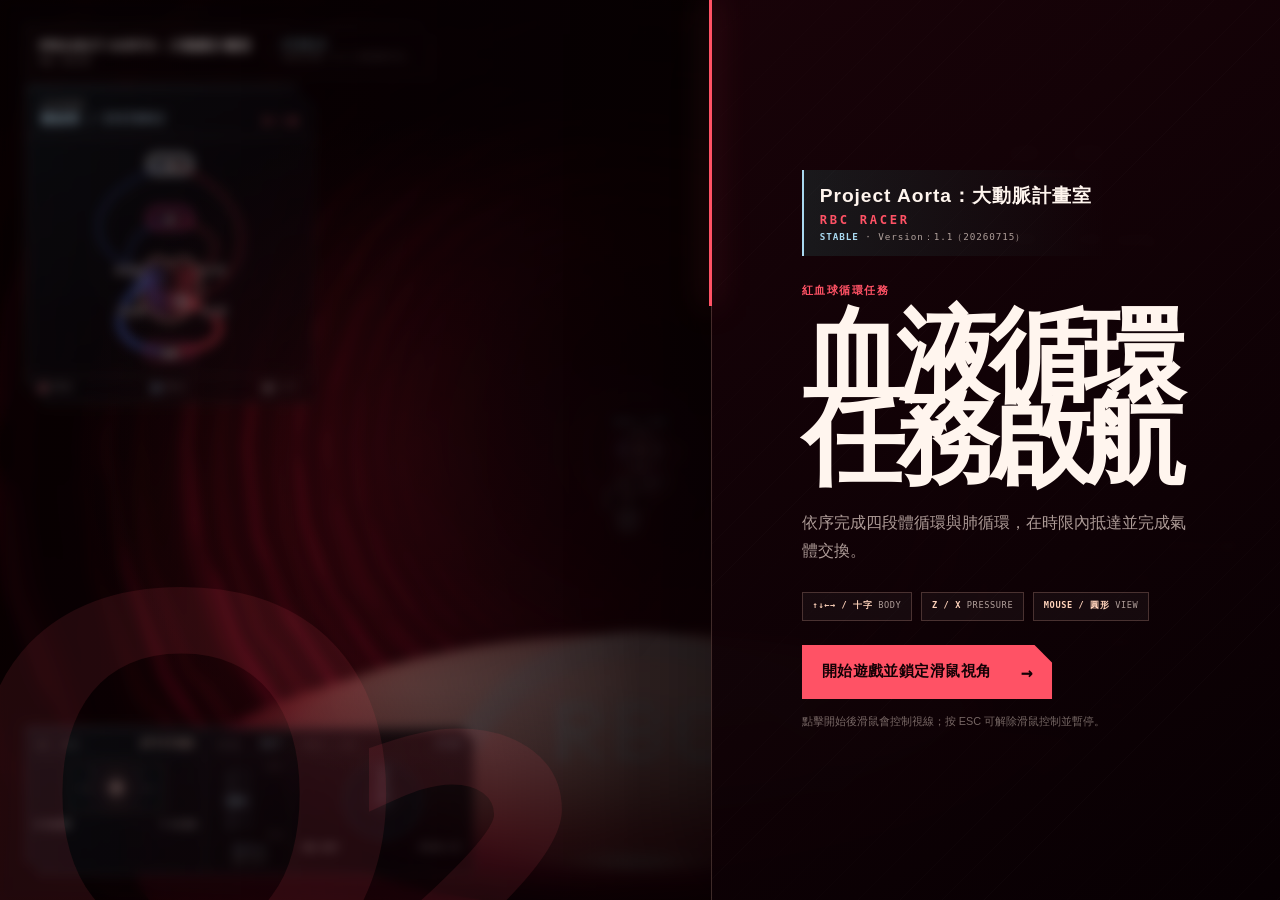
==== commit 75202072: "feat: update aorta lab mobile release" ====
--- a/rbcrr/index.html
+++ b/rbcrr/index.html
@@ -2,7 +2,10 @@
 <html lang="zh-Hant">
   <head>
     <meta charset="utf-8">
-    <meta name="viewport" content="width=device-width, initial-scale=1">
+    <meta
+      name="viewport"
+      content="width=device-width, initial-scale=1, maximum-scale=1, user-scalable=no, viewport-fit=cover"
+    >
     <link rel="icon" href="data:image/svg+xml,%3Csvg xmlns='http://www.w3.org/2000/svg' viewBox='0 0 1 1'%3E%3C/svg%3E">
     <meta
       name="description"
@@ -13,6 +16,7 @@
     <link rel="stylesheet" href="./css/hud.css?v=stable-v1.1-20260715-r2">
     <link rel="stylesheet" href="./css/menu.css?v=stable-v1.1-20260715-r2">
     <link rel="stylesheet" href="./css/cutscene.css?v=stable-v1.1-20260715-r2">
+    <link rel="stylesheet" href="./css/mobile.css?v=stable-v1.1-20260715-r2">
   </head>
   <body>
     <main
@@ -197,7 +201,8 @@
 
         <div id="body-reticle" class="reticle reticle--body" aria-hidden="true">
           <i></i>
-          <span>KEY / BODY</span>
+          <span class="desktop-control-copy">KEY / BODY</span>
+          <span class="mobile-control-copy">TOUCH / BODY</span>
         </div>
         <div id="view-reticle" class="reticle reticle--view" aria-hidden="true">
           <i></i>
@@ -268,6 +273,88 @@
       </section>
 
       <section
+        id="mobile-controls"
+        class="mobile-controls"
+        aria-label="手機觸控操作"
+        hidden
+      >
+        <div class="mobile-drive-pad" aria-label="紅血球機身方向控制">
+          <span>BODY</span>
+          <button
+            class="mobile-control mobile-control--up"
+            type="button"
+            data-mobile-hold-code="ArrowUp"
+            data-pressed="false"
+            aria-label="機身向上"
+          >↑</button>
+          <button
+            class="mobile-control mobile-control--left"
+            type="button"
+            data-mobile-hold-code="ArrowLeft"
+            data-pressed="false"
+            aria-label="機身向左"
+          >←</button>
+          <button
+            class="mobile-control mobile-control--right"
+            type="button"
+            data-mobile-hold-code="ArrowRight"
+            data-pressed="false"
+            aria-label="機身向右"
+          >→</button>
+          <button
+            class="mobile-control mobile-control--down"
+            type="button"
+            data-mobile-hold-code="ArrowDown"
+            data-pressed="false"
+            aria-label="機身向下"
+          >↓</button>
+        </div>
+
+        <div class="mobile-pressure-pad" aria-label="血壓速度控制">
+          <span>VOL / BP</span>
+          <button
+            class="mobile-control"
+            type="button"
+            data-mobile-hold-code="KeyX"
+            data-pressed="false"
+            aria-label="降低血壓與速度"
+          ><b>−</b><small>BP</small></button>
+          <button
+            class="mobile-control"
+            type="button"
+            data-mobile-hold-code="KeyZ"
+            data-pressed="false"
+            aria-label="提高血壓與速度"
+          ><b>＋</b><small>BP</small></button>
+        </div>
+
+        <div class="mobile-qte-pad" aria-label="氣體交換控制">
+          <span>GAS EXCHANGE</span>
+          <button
+            class="mobile-control mobile-control--oxygen"
+            type="button"
+            data-mobile-qte-code="KeyO"
+            data-pressed="false"
+            aria-label="輸入氧氣 O"
+          ><b>O</b><small>氧氣</small></button>
+          <button
+            class="mobile-control mobile-control--carbon"
+            type="button"
+            data-mobile-qte-code="KeyC"
+            data-pressed="false"
+            aria-label="輸入二氧化碳 C"
+          ><b>C</b><small>二氧化碳</small></button>
+        </div>
+
+        <button
+          id="mobile-pause-control"
+          class="mobile-pause-control"
+          type="button"
+          aria-label="暫停遊戲"
+        ><b>Ⅱ</b><span>PAUSE</span></button>
+      </section>
+
+      <section
         id="cutscene-layer"
         class="cutscene-layer"
         aria-live="polite"
@@ -296,9 +383,12 @@
             四關將依序完成體循環與肺循環；請在時限內抵達，並完成組織或肺部的氣體交換。
           </p>
           <div class="overlay-controls" aria-label="核心操作">
-            <span><b>↑↓←→ / 十字</b> BODY</span>
-            <span><b>Z / X</b> PRESSURE</span>
-            <span><b>MOUSE / 圓形</b> VIEW</span>
+            <span class="desktop-control-copy"><b>↑↓←→ / 十字</b> BODY</span>
+            <span class="desktop-control-copy"><b>Z / X</b> PRESSURE</span>
+            <span class="desktop-control-copy"><b>MOUSE / 圓形</b> VIEW</span>
+            <span class="mobile-control-copy"><b>TOUCH 十字</b> BODY</span>
+            <span class="mobile-control-copy"><b>音量鍵／BP ±</b> PRESSURE</span>
+            <span class="mobile-control-copy"><b>TOUCH O / C</b> QTE</span>
           </div>
           <div id="overlay-actions" class="overlay-actions">
             <button id="overlay-action" type="button">
@@ -322,9 +412,29 @@
             </button>
           </div>
           <p class="overlay-note">
-            點擊開始後滑鼠會控制視線；按 ESC 可解除滑鼠控制並暫停。
+            <span class="desktop-control-copy">
+              點擊開始後滑鼠會控制視線；按 ESC 可解除滑鼠控制並暫停。
+            </span>
+            <span class="mobile-control-copy">
+              手機版固定駕駛視角；請保持橫向，使用觸控鍵操作機身與氣體交換。
+            </span>
           </p>
         </div>
+      </section>
+
+      <section
+        id="mobile-orientation-guard"
+        class="mobile-orientation-guard"
+        role="alert"
+        aria-live="assertive"
+        hidden
+      >
+        <div class="orientation-device" aria-hidden="true">
+          <i></i>
+        </div>
+        <p>LANDSCAPE REQUIRED</p>
+        <h2>請將手機轉為橫式</h2>
+        <span>遊戲只在橫向螢幕啟用；旋轉後即可繼續。</span>
       </section>
 
       <noscript class="noscript-message">
--- a/rbcrr/css/main.css
+++ b/rbcrr/css/main.css
@@ -59,6 +59,33 @@
     var(--blood-black);
 }
 
+.site-home-link {
+  position: absolute;
+  top: max(0.8rem, env(safe-area-inset-top));
+  left: max(0.8rem, env(safe-area-inset-left));
+  z-index: 80;
+  display: inline-flex;
+  align-items: center;
+  gap: 0.38rem;
+  padding: 0.42rem 0.72rem;
+  border: 1px solid rgba(255, 255, 255, 0.18);
+  border-radius: 999px;
+  color: rgba(250, 244, 239, 0.92);
+  background: rgba(19, 5, 8, 0.72);
+  text-decoration: none;
+  font-size: 0.78rem;
+  font-weight: 700;
+  letter-spacing: 0.03em;
+  box-shadow: 0 0.45rem 1.3rem rgba(0, 0, 0, 0.28);
+  backdrop-filter: blur(0.75rem);
+}
+
+.site-home-link:hover,
+.site-home-link:focus-visible {
+  border-color: rgba(255, 212, 146, 0.72);
+  color: #fff7df;
+}
+
 #game-canvas {
   position: absolute;
   inset: 0;
--- a/rbcrr/css/mobile.css
+++ b/rbcrr/css/mobile.css
@@ -0,0 +1,523 @@
+.mobile-control-copy,
+.mobile-controls,
+.mobile-orientation-guard {
+  display: none;
+}
+
+.game-root[data-mobile-device="true"] {
+  width: 100vw;
+  height: 100vh;
+  width: 100dvw;
+  height: 100dvh;
+  min-height: -webkit-fill-available;
+  overscroll-behavior: none;
+  touch-action: none;
+  -webkit-text-size-adjust: 100%;
+  text-size-adjust: 100%;
+  -webkit-tap-highlight-color: transparent;
+  -webkit-touch-callout: none;
+  -webkit-user-select: none;
+  user-select: none;
+}
+
+.game-root[data-mobile-device="true"] .desktop-control-copy {
+  display: none;
+}
+
+.game-root[data-mobile-device="true"] .mobile-control-copy {
+  display: inline;
+}
+
+.game-root[data-mobile-device="true"] .status-toolkit {
+  display: none;
+}
+
+.game-root[data-mobile-device="true"] .reticle--view,
+.game-root[data-mobile-device="true"] .instrument--view {
+  display: none;
+}
+
+.game-root[data-mobile-device="true"] .mobile-controls {
+  position: absolute;
+  z-index: 18;
+  inset: 0;
+  display: block;
+  opacity: 0;
+  pointer-events: none;
+  transition: opacity 160ms ease;
+}
+
+.game-root[data-mobile-device="true"][data-game-state="PLAYING"] .mobile-controls,
+.game-root[data-mobile-device="true"][data-game-state="QTE"] .mobile-controls,
+.game-root[data-mobile-device="true"][data-game-state="LOW_BP_STASIS"] .mobile-controls {
+  opacity: 1;
+}
+
+.mobile-control,
+.mobile-pause-control {
+  appearance: none;
+  min-width: 2.75rem;
+  min-height: 2.75rem;
+  margin: 0;
+  border: 1px solid rgba(255, 211, 187, 0.5);
+  color: var(--ink);
+  background:
+    linear-gradient(145deg, rgba(255, 82, 101, 0.3), rgba(18, 2, 7, 0.88));
+  box-shadow:
+    inset 0 0 1.1rem rgba(255, 82, 101, 0.08),
+    0 0.3rem 1.2rem rgba(0, 0, 0, 0.32);
+  font-family: var(--mono-font);
+  font-weight: 900;
+  pointer-events: auto;
+  touch-action: none;
+}
+
+.mobile-control[data-pressed="true"],
+.mobile-control:active {
+  border-color: var(--plasma);
+  color: var(--button-ink);
+  background: var(--plasma);
+  box-shadow: 0 0 1.2rem rgba(255, 211, 187, 0.72);
+  transform: scale(0.94);
+}
+
+.mobile-drive-pad,
+.mobile-pressure-pad,
+.mobile-qte-pad {
+  position: absolute;
+  bottom: max(0.65rem, env(safe-area-inset-bottom));
+}
+
+.mobile-drive-pad > span,
+.mobile-pressure-pad > span,
+.mobile-qte-pad > span {
+  position: absolute;
+  color: rgba(255, 245, 238, 0.62);
+  font-family: var(--mono-font);
+  font-size: 0.43rem;
+  font-weight: 900;
+  letter-spacing: 0.11em;
+  white-space: nowrap;
+}
+
+.mobile-drive-pad {
+  left: max(0.65rem, env(safe-area-inset-left));
+  display: grid;
+  grid-template: repeat(3, 2.8rem) / repeat(3, 2.8rem);
+  gap: 0.16rem;
+}
+
+.mobile-drive-pad > span {
+  top: -0.85rem;
+  left: 50%;
+  translate: -50% 0;
+}
+
+.mobile-control--up {
+  grid-area: 1 / 2;
+}
+
+.mobile-control--left {
+  grid-area: 2 / 1;
+}
+
+.mobile-control--right {
+  grid-area: 2 / 3;
+}
+
+.mobile-control--down {
+  grid-area: 3 / 2;
+}
+
+.mobile-pressure-pad {
+  left: max(10.2rem, calc(env(safe-area-inset-left) + 10.2rem));
+  display: grid;
+  grid-template-columns: repeat(2, 3rem);
+  gap: 0.35rem;
+}
+
+.mobile-pressure-pad > span {
+  bottom: calc(100% + 0.32rem);
+  left: 50%;
+  translate: -50% 0;
+}
+
+.mobile-pressure-pad .mobile-control,
+.mobile-qte-pad .mobile-control {
+  display: grid;
+  place-content: center;
+  gap: 0.08rem;
+  min-width: 3rem;
+  min-height: 3.35rem;
+}
+
+.mobile-pressure-pad b,
+.mobile-qte-pad b {
+  font-size: 1.15rem;
+  line-height: 1;
+}
+
+.mobile-pressure-pad small,
+.mobile-qte-pad small {
+  font-size: 0.42rem;
+  letter-spacing: 0.04em;
+}
+
+.mobile-qte-pad {
+  right: max(0.65rem, env(safe-area-inset-right));
+  display: grid;
+  grid-template-columns: repeat(2, 4.1rem);
+  gap: 0.42rem;
+}
+
+.mobile-qte-pad > span {
+  right: 0;
+  bottom: calc(100% + 0.32rem);
+}
+
+.mobile-qte-pad .mobile-control {
+  min-width: 4.1rem;
+  min-height: 4.1rem;
+  border-radius: 50%;
+}
+
+.mobile-control--oxygen {
+  border-color: rgba(255, 82, 101, 0.72);
+}
+
+.mobile-control--carbon {
+  border-color: rgba(169, 217, 239, 0.72);
+  background:
+    linear-gradient(145deg, rgba(49, 87, 200, 0.38), rgba(8, 18, 25, 0.9));
+}
+
+.mobile-pause-control {
+  position: absolute;
+  top: max(0.55rem, env(safe-area-inset-top));
+  left: 50%;
+  display: grid;
+  place-content: center;
+  min-width: 3.6rem;
+  min-height: 2.5rem;
+  translate: -50% 0;
+  border-color: rgba(169, 217, 239, 0.42);
+  pointer-events: auto;
+}
+
+.mobile-pause-control b,
+.mobile-pause-control span {
+  display: block;
+  line-height: 1;
+}
+
+.mobile-pause-control span {
+  margin-top: 0.18rem;
+  color: var(--ink-soft);
+  font-size: 0.36rem;
+  letter-spacing: 0.1em;
+}
+
+.game-root[data-mobile-device="true"][data-game-state="QTE"] .mobile-drive-pad,
+.game-root[data-mobile-device="true"][data-game-state="QTE"] .mobile-pressure-pad {
+  opacity: 0.18;
+  pointer-events: none;
+}
+
+.game-root[data-mobile-device="true"][data-game-state="QTE"] .mobile-qte-pad {
+  filter: drop-shadow(0 0 0.8rem rgba(169, 217, 239, 0.4));
+  transform: scale(1.06);
+  transform-origin: right bottom;
+}
+
+.game-root[data-mobile-device="true"] .mobile-orientation-guard {
+  position: absolute;
+  z-index: 60;
+  inset: 0;
+  display: grid;
+  place-content: center;
+  justify-items: center;
+  padding:
+    max(1.5rem, env(safe-area-inset-top))
+    max(1.5rem, env(safe-area-inset-right))
+    max(1.5rem, env(safe-area-inset-bottom))
+    max(1.5rem, env(safe-area-inset-left));
+  color: var(--ink);
+  background:
+    radial-gradient(circle at 50% 42%, rgba(215, 36, 63, 0.28), transparent 30%),
+    repeating-linear-gradient(135deg, transparent 0 1.6rem, rgba(255, 255, 255, 0.02) 1.65rem),
+    #090104;
+  text-align: center;
+  pointer-events: auto;
+}
+
+.orientation-device {
+  width: 7rem;
+  height: 3.8rem;
+  margin-bottom: 1.4rem;
+  border: 0.2rem solid var(--plasma);
+  border-radius: 0.8rem;
+  box-shadow:
+    inset 0 0 1.4rem rgba(255, 82, 101, 0.18),
+    0 0 1.8rem rgba(255, 82, 101, 0.34);
+  transform: rotate(-8deg);
+}
+
+.orientation-device i {
+  display: block;
+  width: 0.35rem;
+  aspect-ratio: 1;
+  margin: 1.5rem 0.38rem 0 auto;
+  border-radius: 50%;
+  background: var(--plasma);
+}
+
+.mobile-orientation-guard p {
+  margin: 0 0 0.5rem;
+  color: var(--blood-hot);
+  font-family: var(--mono-font);
+  font-size: 0.62rem;
+  font-weight: 900;
+  letter-spacing: 0.16em;
+}
+
+.mobile-orientation-guard h2 {
+  margin: 0;
+  font-size: clamp(1.8rem, 8vw, 3rem);
+}
+
+.mobile-orientation-guard > span {
+  max-width: 24rem;
+  margin-top: 0.7rem;
+  color: var(--ink-soft);
+  font-size: 0.82rem;
+  line-height: 1.6;
+}
+
+@media (orientation: landscape) and (max-height: 36rem) {
+  .game-root[data-mobile-device="true"] .game-overlay {
+    grid-template-columns: 1fr;
+  }
+
+  .game-root[data-mobile-device="true"] .overlay-index {
+    display: none;
+  }
+
+  .game-root[data-mobile-device="true"] .overlay-panel {
+    align-content: center;
+    min-height: 100%;
+    padding:
+      max(0.7rem, env(safe-area-inset-top))
+      max(1rem, env(safe-area-inset-right))
+      max(0.7rem, env(safe-area-inset-bottom))
+      max(1rem, env(safe-area-inset-left));
+    border-left: 0;
+  }
+
+  .game-root[data-mobile-device="true"] .overlay-product {
+    gap: 0.12rem;
+    margin-bottom: 0.5rem;
+    padding: 0.4rem 0.65rem;
+  }
+
+  .game-root[data-mobile-device="true"] .overlay-product > span {
+    font-size: 0.82rem;
+  }
+
+  .game-root[data-mobile-device="true"] .overlay-product > strong {
+    font-size: 0.52rem;
+  }
+
+  .game-root[data-mobile-device="true"] .overlay-product > small {
+    font-size: 0.45rem;
+  }
+
+  .game-root[data-mobile-device="true"] .overlay-kicker {
+    margin-bottom: 0.35rem;
+    font-size: 0.5rem;
+  }
+
+  .game-root[data-mobile-device="true"] .overlay-panel h1 {
+    max-width: none;
+    font-size: clamp(2.1rem, 10vh, 3rem);
+    line-height: 0.9;
+  }
+
+  .game-root[data-mobile-device="true"] .overlay-copy {
+    max-width: 50rem;
+    margin: 0.5rem 0;
+    font-size: 0.68rem;
+    line-height: 1.35;
+  }
+
+  .game-root[data-mobile-device="true"] .overlay-controls {
+    gap: 0.3rem;
+    margin-bottom: 0.5rem;
+  }
+
+  .game-root[data-mobile-device="true"] .overlay-controls span {
+    padding: 0.28rem 0.4rem;
+    font-size: 0.44rem;
+  }
+
+  .game-root[data-mobile-device="true"] #overlay-action,
+  .game-root[data-mobile-device="true"] .overlay-action-secondary {
+    min-height: 2.65rem;
+    padding: 0.55rem 3.2rem 0.55rem 0.9rem;
+    font-size: 0.76rem;
+  }
+
+  .game-root[data-mobile-device="true"] .overlay-action-secondary {
+    padding-right: 0.9rem;
+  }
+
+  .game-root[data-mobile-device="true"] .overlay-note {
+    max-width: 50rem;
+    margin-top: 0.4rem;
+    font-size: 0.56rem;
+    line-height: 1.35;
+  }
+
+  .game-root[data-mobile-device="true"] .hud-brand {
+    display: none;
+  }
+
+  .game-root[data-mobile-device="true"] .circulation-card {
+    top: max(0.45rem, env(safe-area-inset-top));
+    left: max(0.45rem, env(safe-area-inset-left));
+    width: 10.5rem;
+  }
+
+  .game-root[data-mobile-device="true"] .circulation-card__header {
+    padding: 0.35rem 0.48rem 0.28rem;
+  }
+
+  .game-root[data-mobile-device="true"] .circulation-card__header strong {
+    font-size: 0.78rem;
+  }
+
+  .game-root[data-mobile-device="true"] .circulation-map {
+    aspect-ratio: 2.15;
+  }
+
+  .game-root[data-mobile-device="true"] .vital-stack {
+    top: max(0.45rem, env(safe-area-inset-top));
+    right: max(0.45rem, env(safe-area-inset-right));
+    width: 9.3rem;
+    gap: 0.3rem;
+  }
+
+  .game-root[data-mobile-device="true"] .vital-card {
+    padding: 0.38rem 0.52rem;
+  }
+
+  .game-root[data-mobile-device="true"] .vital-card__heading span,
+  .game-root[data-mobile-device="true"] .vital-card small {
+    display: none;
+  }
+
+  .game-root[data-mobile-device="true"] .vital-card output {
+    margin-bottom: 0.25rem;
+    font-size: 0.58rem;
+  }
+
+  .game-root[data-mobile-device="true"] .clock-card {
+    top: max(0.45rem, env(safe-area-inset-top));
+    right: max(10.25rem, calc(env(safe-area-inset-right) + 10.25rem));
+    min-width: 8.5rem;
+    padding: 0.45rem 0.6rem;
+  }
+
+  .game-root[data-mobile-device="true"] .clock-card small {
+    display: none;
+  }
+
+  .game-root[data-mobile-device="true"] .mission-strip {
+    top: max(0.45rem, env(safe-area-inset-top));
+    right: auto;
+    bottom: auto;
+    left: 50%;
+    grid-template-columns: 1fr;
+    width: 11rem;
+    translate: -50% 0;
+  }
+
+  .game-root[data-mobile-device="true"] .mission-strip div:not(.mission-strip__location) {
+    display: none;
+  }
+
+  .game-root[data-mobile-device="true"] .mission-strip__location {
+    padding: 0.42rem 0.65rem;
+  }
+
+  .game-root[data-mobile-device="true"] .status-panel,
+  .game-root[data-mobile-device="true"] .flight-instruments,
+  .game-root[data-mobile-device="true"] .control-ribbon {
+    display: none;
+  }
+
+  .game-root[data-mobile-device="true"] .reticle--body {
+    width: 2.2rem;
+  }
+
+  .game-root[data-mobile-device="true"] .qte-panel {
+    top: 46%;
+    width: min(57vw, 27rem);
+    min-width: 20rem;
+    padding: 0.58rem 0.65rem 0.62rem;
+  }
+
+  .game-root[data-mobile-device="true"] .qte-panel__header {
+    padding-bottom: 0.38rem;
+  }
+
+  .game-root[data-mobile-device="true"] .qte-panel__header strong {
+    font-size: 0.9rem;
+  }
+
+  .game-root[data-mobile-device="true"] .qte-panel__instruction {
+    margin: 0.35rem 0;
+    font-size: 0.62rem;
+  }
+
+  .game-root[data-mobile-device="true"] .qte-panel__actions article {
+    gap: 0.38rem;
+    padding: 0.4rem;
+  }
+
+  .game-root[data-mobile-device="true"] .qte-panel__actions kbd {
+    width: 2rem;
+    font-size: 1rem;
+  }
+
+  .game-root[data-mobile-device="true"] .qte-panel__deadline {
+    margin-top: 0.4rem;
+  }
+}
+
+@media (orientation: landscape) and (max-height: 25rem) {
+  .mobile-drive-pad {
+    grid-template: repeat(3, 2.45rem) / repeat(3, 2.45rem);
+  }
+
+  .mobile-control {
+    min-width: 2.4rem;
+    min-height: 2.4rem;
+  }
+
+  .mobile-pressure-pad {
+    left: max(8.9rem, calc(env(safe-area-inset-left) + 8.9rem));
+  }
+
+  .mobile-qte-pad .mobile-control {
+    min-width: 3.6rem;
+    min-height: 3.6rem;
+  }
+
+  .mobile-qte-pad {
+    grid-template-columns: repeat(2, 3.6rem);
+  }
+
+  .game-root[data-mobile-device="true"] .qte-panel {
+    width: min(53vw, 23rem);
+  }
+}
